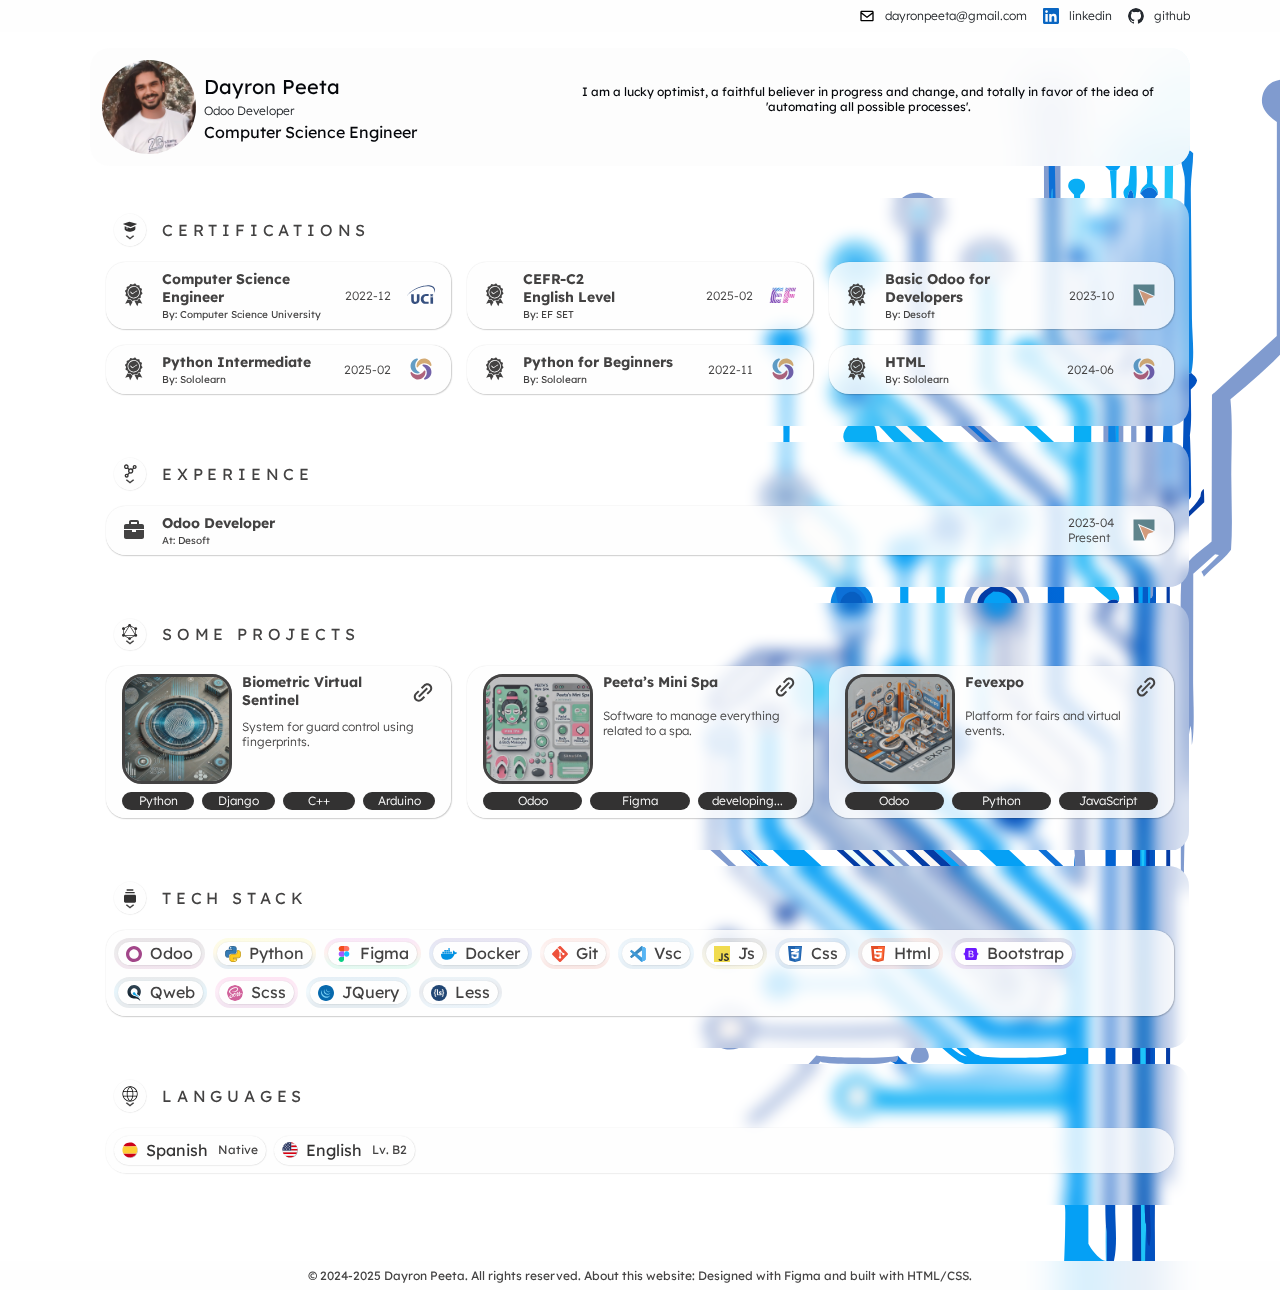
==== index.html @ e0b86e32 "logo colors" ====
<html>

<head>
    <meta charset="utf-8">
    <meta name="viewport" content="width=device-width, initial-scale=1.0">
    <title>Dayron Peeta Portfolio</title>
    <link rel="stylesheet" href="./styles.css">
    <link rel="shortcut icon" href="./statics/icons/briefcase.svg" type="image/x-icon">

    <!-- FONT -->
    <link rel="preconnect" href="https://fonts.googleapis.com">
    <link rel="preconnect" href="https://fonts.gstatic.com" crossorigin>
    <link href="https://fonts.googleapis.com/css2?family=Lexend:wght@100..900&display=swap" rel="stylesheet">

    <!-- BOOTSTRAP -->
    <link href="https://stackpath.bootstrapcdn.com/bootstrap/4.5.2/css/bootstrap.min.css" rel="stylesheet">

</head>

<body>

    <header class="main">
        <img class="background-vector" src="./statics/background_vector.svg" alt="background-vector">
        <div class="contacts">
            <div class="contacts_f1">
                <a href="mailto:dayronpeeta@gmail.com" target="_blank" rel="noopener noreferrer" class="contact"><img
                        class="contact-icon" src="./statics/icons/envelope.svg" alt="email-contact-icon">
                    <div class="contact-text m-light">dayronpeeta@gmail.com</div>
                </a>
                <a href="https://www.linkedin.com/in/dayron-peeta/" target="_blank" rel="noopener noreferrer"
                    class="contact"><img class="contact-icon" src="./statics/icons/linkedin.svg"
                        alt="linkedin-contact-icon">
                    <div class="contact-text m-light">linkedin</div>
                </a>
                <a href="https://github.com/dayron-peeta" target="_blank" rel="noopener noreferrer" class="contact"><img
                        class="contact-icon" src="./statics/icons/github.svg" alt="github-contact-icon">
                    <div class="contact-text m-light">github</div>
                </a>
            </div>
        </div>
        <div class="header-device container-fluid">
            <div class="about-me">
                <div class="f1">
                    <img class="picture" src="./statics/IMG_0892.JPG" alt="about-me__img">
                    <div class="f2">
                        <div class="name xxl-reg">Dayron Peeta</div>
                        <div class="role m-light">Odoo Developer</div>
                        <div class="name xl-reg">Computer Science Engineer</div>
                    </div>
                </div>
                <div class="description">
                    <p class="text m-reg">I am a lucky optimist, a faithful
                        believer in progress and change, and totally in favor of the idea of 'automating all possible
                        processes'.</p>
                </div>
            </div>
        </div>
        

        <!-- voy revisando por aquí -->
        <div class="container-fluid  pb-3 pt-3 sections ">
            <!-- CERTIFICATIONS -->
            <div class="row">
                <div class="col-12 cards-container blurry-frame">
                    <div class="section_header">
                        <div class="f2">
                            <img class="icon" src="./statics/icons/certifications.svg" alt="icon"><img class="chevron"
                                src="./statics/icons/chevron.svg" alt="chevron">
                        </div>
                        <div class="section__title section-name">
                            CERTIFICATIONS
                        </div>
                    </div>
                    <!-- CERTIFICATIONS CARDS -->
                    <!-- <a href="https://drive.google.com/file/d/1lG7zXW3t8CspYtOvh8Ped1zb114NsvCU/view?usp=sharing" target="_blank" rel="noopener noreferrer" class="section__card-N section__card "> 
                        <div class=" card__certification">
                            <div class=" certification__institution">
                                <img class="certification__institution-icon" src="./statics/icons/uci.svg"
                                    alt="certification__institution-icon">
                                <div class="certification__institution-name l-reg">Computer Science
                                    University</div>
                            </div>
                            <div class="certification__degree"><img class="certification__degree-icon"
                                    src="./statics/icons/degree.svg" alt="certification__degree-icon">
                                <div class="certification__degree-text l-bold">
                                    Computer
                                    Science Engineer</div>
                                <div class="certification__degree-date m-light">
                                    2022-12
                                </div>
                            </div>
                        </div>
                    </a> -->
                    <a href="https://drive.google.com/file/d/1lG7zXW3t8CspYtOvh8Ped1zb114NsvCU/view?usp=sharing"
                        target="_blank" rel="noopener noreferrer" class="section__card-N section__card ">
                        <div class="card__experience-nDjm12">
                            <div class="certification"><img class="certification__degree-icon"
                                    src="./statics/icons/degree.svg" alt="certification__degree-icon">
                                <div class="card-f1">
                                    <div class="certification__degree-text l-bold">Computer Science Engineer</div>
                                    <div class="certification__company-name-xU1IDg s-light">By: Computer Science
                                        University</div>
                                </div>
                                <div class="certification__degree-date m-light">2022-12</div>
                                <img class="icons-faded icon" src="./statics/icons/uci.svg"
                                    alt="certification__institution-icon">
                            </div>
                        </div>
                    </a>
                    <a href="https://cert.efset.org/en/ERZgQK" target="_blank"
                        rel="noopener noreferrer" class="section__card-N section__card ">
                        <div class="card__experience-nDjm12">
                            <div class="certification"><img class="certification__degree-icon"
                                    src="./statics/icons/degree.svg" alt="certification__degree-icon">
                                <div class="card-f1">
                                    <div class="certification__degree-text l-bold">CEFR-C2 <br> English Level</div>
                                    <div class="certification__company-name-xU1IDg s-light">By: EF SET</div>
                                </div>
                                <div class="certification__degree-date m-light">2025-02</div>
                                <img class="icons-faded icon" src="./statics/icons/efset.svg"
                                    alt="certification__institution-icon">
                            </div>
                        </div>
                    </a>

                    <!-- <a href="https://drive.google.com/file/d/1ZCry2_N-KEkHlx_jKLcHVP1P8i6pT5eE/view?usp=sharing" target="_blank" rel="noopener noreferrer" class="section__card-N section__card "> 
                        <div class="card__certification">
                            <div class="certification__institution"><img class="certification__institution-icon"
                                    src="./statics/icons/desoft_logo.svg" alt="certification__institution-icon">
                                <div class="certification__institution-name l-reg">Desoft</div>
                            </div>
                            <div class="certification__degree" ;1321:7858">
                                <img class="certification__degree-icon" src="./statics/icons/degree.svg"
                                    alt="certification__degree-icon">
                                <div class="certification__degree-text l-bold">
                                    Basic
                                    Odoo for Developers</div>
                                <div class="certification__degree-date m-light">
                                    2023-10
                                </div>
                            </div>
                        </div>
                    </a> -->
                    <a href="https://drive.google.com/file/d/1ZCry2_N-KEkHlx_jKLcHVP1P8i6pT5eE/view?usp=sharing"
                        target="_blank" rel="noopener noreferrer" class="section__card-N section__card ">
                        <div class="card__experience-nDjm12">
                            <div class="certification"><img class="certification__degree-icon"
                                    src="./statics/icons/degree.svg" alt="certification__degree-icon">
                                <div class="card-f1">
                                    <div class="certification__degree-text l-bold">Basic Odoo for Developers</div>
                                    <div class="certification__company-name-xU1IDg s-light">By: Desoft</div>
                                </div>
                                <div class="certification__degree-date m-light">2023-10</div>
                                <img class="icons-faded icon" src="./statics/icons/desoft_logo.svg"
                                    alt="certification__institution-icon">
                            </div>
                        </div>
                    </a>

                    <!-- <a href="https://www.sololearn.com/certificates/CT-ZWLZHTND" target="_blank" rel="noopener noreferrer" class="section__card-N section__card">
                        <div class="card__certification">
                            <div class="certification__institution">
                                <img class="certification__institution-icon" src="./statics/icons/sololearn.svg"
                                    alt="certification__institution-icon">
                                <div class="certification__institution-name l-reg">Sololearn</div>
                            </div>
                            <div class="certification__degree">
                                <img class="certification__degree-icon" src="./statics/icons/degree.svg"
                                    alt="certification__degree-icon">
                                <div class="certification__degree-text l-bold">
                                    Python
                                    for
                                    Beginners</div>
                                <div class="certification__degree-date-XejEPL certification__degree-date m-light">
                                    2022-11
                                </div>
                            </div>
                        </div>
                    </a> -->
                    <a href="https://www.sololearn.com/certificates/CC-ZLMPJXRT" target="_blank"
                        rel="noopener noreferrer" class="section__card-N section__card ">
                        <div class="card__experience-nDjm12">
                            <div class="certification"><img class="certification__degree-icon"
                                    src="./statics/icons/degree.svg" alt="certification__degree-icon">
                                <div class="card-f1">
                                    <div class="certification__degree-text l-bold">Python Intermediate</div>
                                    <div class="certification__company-name-xU1IDg s-light">By: Sololearn</div>
                                </div>
                                <div class="certification__degree-date m-light">2025-02</div>
                                <img class="icons-faded icon" src="./statics/icons/sololearn.svg"
                                    alt="certification__institution-icon">
                            </div>
                        </div>
                    </a>
                    <a href="https://www.sololearn.com/certificates/CT-ZWLZHTND" target="_blank"
                        rel="noopener noreferrer" class="section__card-N section__card ">
                        <div class="card__experience-nDjm12">
                            <div class="certification"><img class="certification__degree-icon"
                                    src="./statics/icons/degree.svg" alt="certification__degree-icon">
                                <div class="card-f1">
                                    <div class="certification__degree-text l-bold">Python for Beginners</div>
                                    <div class="certification__company-name-xU1IDg s-light">By: Sololearn</div>
                                </div>
                                <div class="certification__degree-date m-light">2022-11</div>
                                <img class="icons-faded icon" src="./statics/icons/sololearn.svg"
                                    alt="certification__institution-icon">
                            </div>
                        </div>
                    </a>

                    <!-- <a href="https://www.sololearn.com/certificates/CC-HUJLGX0V" target="_blank" rel="noopener noreferrer" class="section__card-N section__card">
                        <div class="card__certification">
                            <div class="certification__institution">
                                <img class="certification__institution-icon" src="./statics/icons/sololearn.svg"
                                    alt="certification__institution-icon">
                                <div class="certification__institution-name l-reg">Sololearn</div>
                            </div>
                            <div class="card__degree-0gnyH1">
                                <img class="certification__degree-icon" src="./statics/icons/degree.svg"
                                    alt="certification__degree-icon">
                                <div class="certification__degree-text l-bold">HTML
                                </div>
                                <div class="certification__degree-date m-light">
                                    2024-06
                                </div>
                            </div>
                        </div>
                    </a> -->
                    <a href="https://www.sololearn.com/certificates/CC-HUJLGX0V" target="_blank"
                        rel="noopener noreferrer" class="section__card-N section__card ">
                        <div class="card__experience-nDjm12">
                            <div class="certification"><img class="certification__degree-icon"
                                    src="./statics/icons/degree.svg" alt="certification__degree-icon">
                                <div class="card-f1">
                                    <div class="certification__degree-text l-bold">HTML</div>
                                    <div class="certification__company-name-xU1IDg s-light">By: Sololearn</div>
                                </div>
                                <div class="certification__degree-date m-light">2024-06</div>
                                <img class="icons-faded icon" src="./statics/icons/sololearn.svg"
                                    alt="certification__institution-icon">
                            </div>
                        </div>
                    </a>
                </div>

                <!-- EXPERIENCE -->
                <div class="col-12  cards-container blurry-frame">
                    <div class="section_header">
                        <div class="f2">
                            <img class="icon" src="./statics/icons/experience.svg" alt="icon"><img class="chevron"
                                src="./statics/icons/chevron.svg" alt="chevron">
                        </div>
                        <div class="section__title section-name">
                            EXPERIENCE
                        </div>
                    </div>
                    <!-- EXPERIENCE CARDS-->
                    <!-- <a href="https://www.desoft.cu/es" target="_blank" rel="noopener noreferrer" class="section__card-N section__card "> 
                        <div class="card__experience-nDjm12">
                            <div class="experience__company-zc9L1q"><img class="icons-xU1IDg icons"
                                    src="./statics/icons/desoft_logo.svg" alt="Icons">
                                <div class="certification__company-name-xU1IDg l-reg">Desoft</div>
                            </div>
                            <div class="certification__degree-zc9L1q"><img class="certification__degree-icon"
                                    src="./statics/icons/briefcase.svg" alt="certification__degree-icon">
                                <div class="certification__degree-text l-bold">Odoo
                                    Developer</div>
                                <div class="certification__degree-date m-light">2022 -
                                    Present</div>
                            </div>
                        </div>
                    </a> -->
                    <a href="https://www.desoft.cu/es" target="_blank" rel="noopener noreferrer"
                        class="section__card-N section__card ">
                        <div class="card__experience-nDjm12">

                            <div class="certification"><img class="certification__degree-icon"
                                    src="./statics/icons/briefcase.svg" alt="certification__degree-icon">
                                <div class="card-f1">
                                    <div class="certification__degree-text l-bold">Odoo
                                        Developer</div>
                                    <div class="certification__company-name-xU1IDg s-light">At: Desoft</div>
                                </div>
                                <div class="certification__degree-date m-light">2023-04<br>Present</div>
                                <img class="icons-faded icons" src="./statics/icons/desoft_logo.svg" alt="Icons">
                            </div>
                        </div>
                    </a>
                    <!-- <a href="https://www.merchise.org/" target="_blank" rel="noopener noreferrer"
                        class="section__card-N section__card ">
                        <div class="card__experience-nDjm12">

                            <div class="certification"><img class="certification__degree-icon"
                                    src="./statics/icons/briefcase.svg" alt="certification__degree-icon">
                                <div class="card-f1">
                                    <div class="certification__degree-text l-bold">Odoo
                                        Developer</div>
                                    <div class="certification__company-name-xU1IDg s-light">At: Merchise Autrement</div>
                                </div>
                                <div class="certification__degree-date m-light">2024-11<br>Present</div>
                                <img class="icons-faded icons" src="./statics/icons/merchise-autrement.svg" alt="Icons">
                            </div>
                        </div>
                    </a> -->
                </div>
            </div>
            <div class="row ">
                <!-- SOME PROJECTS -->
                <div class=" col-12 cards-container blurry-frame">
                    <div class="section_header">
                        <div class="f2">
                            <img class="icon" src="./statics/icons/projects.svg" alt="icon"><img class="chevron"
                                src="./statics/icons/chevron.svg" alt="chevron">
                        </div>
                        <div class="section__title section-name">
                            SOME PROJECTS
                        </div>
                    </div>
                    <!-- PROJECTS CARDS-->
                    <a href="https://drive.google.com/file/d/1SdOMWIAUr6D1OM9RgpXxX7VEAqn49b45/view?usp=sharing"
                        target="_blank" rel="noopener noreferrer" class="section__card-N section__card">
                        <div class="card__project">
                            <div class="project__f1">
                                <div class="project__image--frame">
                                    <div class="project__image--overlay"></div>
                                    <img class="project__image"
                                        src="./statics/Biometric Fingerprints Virtual Centinel .webp"
                                        alt="project__image">
                                </div>
                                <div class="project__f2">
                                    <div class="project__f3">
                                        <div class="project__name valign-text-middle l-bold">Biometric Virtual
                                            Sentinel</div><img class="project__button" src="./statics/icons/link.svg"
                                            alt="project__button">
                                    </div>
                                    <p class="project__description m-light">System for guard
                                        control using fingerprints.</p>
                                </div>
                            </div>
                            <div class="project__techs">
                                <article class="project__tech">
                                    <div class="project__tech-text m-light">Python
                                    </div>
                                </article>
                                <article class="project__tech">
                                    <div class="project__tech-text m-light">Django
                                    </div>
                                </article>
                                <article class="project__tech">
                                    <div class="project__tech-text m-light">C++</div>
                                </article>
                                <article class="project__tech">
                                    <div class="project__tech-text m-light">Arduino
                                    </div>
                                </article>
                            </div>
                        </div>
                    </a>
                    <a href="https://www.figma.com/design/AoOLqJpUv7GAkFMlvdRjhe/Peetas-Mini-Spa?node-id=1-2&t=gaSDwWmJ23ni84Nd-1"
                        target="_blank" rel="noopener noreferrer" class="section__card-N section__card">
                        <div class="card__project">
                            <div class="project__f1">
                                <div class="project__image--frame">
                                    <div class="project__image--overlay"></div>
                                    <img class="project__image" src="./statics/Peeta's Mini Spa.webp"
                                        alt="project__image">
                                </div>
                                <div class="project__f2">
                                    <div class="project__f3">
                                        <div class="project__name valign-text-middle l-bold">Peeta’s Mini Spa
                                        </div><img class="project__button" src="./statics/icons/link.svg"
                                            alt="project__button">
                                    </div>
                                    <p class="project__description m-light">Software to manage
                                        everything related to a spa.</p>
                                </div>
                            </div>
                            <div class="project__techs">
                                <article class="project__tech">
                                    <div class="project__tech-text m-light">Odoo
                                    </div>
                                </article>
                                <article class="project__tech">
                                    <div class="project__tech-text m-light">Figma
                                    </div>
                                </article>
                                <article class="project__tech">
                                    <div class="project__tech-text m-light">
                                        developing...</div>
                                </article>
                            </div>
                        </div>
                    </a>
                    <a href="https://www.fevexpo.cu/" target="_blank" rel="noopener noreferrer"
                        class="section__card-N section__card">
                        <div class="card__project">
                            <div class="project__f1">
                                <div class="project__image--frame">
                                    <div class="project__image--overlay"></div>
                                    <img class="project__image" src="./statics/Fevexpo-proj.webp" alt="project__image">
                                </div>
                                <div class="project__f2">
                                    <div class="project__f3">
                                        <div class="project__name valign-text-middle l-bold">Fevexpo</div><img
                                            class="project__button" src="./statics/icons/link.svg"
                                            alt="project__button">
                                    </div>
                                    <p class="project__description m-light">Platform for fairs
                                        and virtual events.</p>
                                </div>
                            </div>
                            <div class="project__techs">
                                <article class="project__tech">
                                    <div class="project__tech-text m-light">Odoo
                                    </div>
                                </article>
                                <article class="project__tech">
                                    <div class="project__tech-text m-light">Python
                                    </div>
                                </article>
                                <article class="project__tech">
                                    <div class="project__tech-text m-light">JavaScript
                                    </div>
                                </article>
                            </div>
                        </div>
                    </a>
                </div>
            </div>
            <div class="row ">
                <!-- TECH STACK -->
                <div class=" col-12 cards-container blurry-frame ">
                    <div class="section_header">
                        <div class="f2">
                            <img class="icon" src="./statics/icons/stack.svg" alt="icon"><img class="chevron"
                                src="./statics/icons/chevron.svg" alt="chevron">
                        </div>
                        <div class="section__title section-name">
                            TECH STACK
                        </div>
                    </div>
                    <!-- TECH STACK CARDS-->
                    <a href=" https://www.icloud.com/notes/08b4sjB5oaNlvZpmJ3zYFR8mQ" target="_blank"
                        rel="noopener noreferrer" class="section__card-Techs section__card ">
                        <article class="tech-odoo tech">
                            <div class="tech__back">
                                <div class="tech__f1">
                                    <img class="icon" src="./statics/icons/odoo.svg" alt="Icons">
                                    <div class="tech__name xl-reg">Odoo
                                    </div>
                                </div>
                            </div>
                        </article>
                        <article class="tech-python tech">
                            <div class="tech__back">
                                <div class="tech__f1">
                                    <img class="icon" src="./statics/icons/Python.svg" alt="tech__icon">
                                    <div class="tech__name xl-reg">Python
                                    </div>
                                </div>
                            </div>
                        </article>
                        <article class="tech-figma tech">
                            <div class="tech__back">
                                <div class="tech__f1">
                                    <img class="icon" src="./statics/icons/Figma.svg" alt="Icons">
                                    <div class="tech__name xl-reg">Figma
                                    </div>
                                </div>
                            </div>
                        </article>
                        <article class="tech-docker tech">
                            <div class="tech__back">
                                <div class="tech__f1">
                                    <img class="icon" src="./statics/icons/Docker.svg" alt="Icons">
                                    <div class="tech__name xl-reg">Docker
                                    </div>
                                </div>
                            </div>
                        </article>
                        <article class="tech-git tech">
                            <div class="tech__back">
                                <div class="tech__f1">
                                    <img class="icon" src="./statics/icons/git.svg" alt="Icons">
                                    <div class="tech__name xl-reg">Git
                                    </div>
                                </div>
                            </div>
                        </article>
                        <article class="tech-vsc tech">
                            <div class="tech__back">
                                <div class="tech__f1">
                                    <img class="icon" src="./statics/icons/vsc.svg" alt="Icons">
                                    <div class="tech__name xl-reg">Vsc
                                    </div>
                                </div>
                            </div>
                        </article>
                        <article class="tech-js tech">
                            <div class="tech__back">
                                <div class="tech__f1">
                                    <img class="icon" src="./statics/icons/JS.svg" alt="Icons">
                                    <div class="tech__name xl-reg">Js
                                    </div>
                                </div>
                            </div>
                        </article>
                        <article class="tech-css tech">
                            <div class="tech__back">
                                <div class="tech__f1">
                                    <img class="icon" src="./statics/icons/CSS.svg" alt="Icons">
                                    <div class="tech__name xl-reg">Css
                                    </div>
                                </div>
                            </div>
                        </article>
                        <article class="tech-html tech">
                            <div class="tech__back">
                                <div class="tech__f1">
                                    <img class="icon" src="./statics/icons/HTML.svg" alt="Icons">
                                    <div class="tech__name xl-reg">Html
                                    </div>
                                </div>
                            </div>
                        </article>
                        <article class="tech-bootstrap tech">
                            <div class="tech__back">
                                <div class="tech__f1">
                                    <img class="icon" src="./statics/icons/bootstrap.svg" alt="Icons">
                                    <div class="tech__name xl-reg">Bootstrap
                                    </div>
                                </div>
                            </div>
                        </article>
                        <article class="tech-qweb tech">
                            <div class="tech__back">
                                <div class="tech__f1">
                                    <img class="icon" src="./statics/icons/qWeb.svg" alt="Icons">
                                    <div class="tech__name xl-reg"> Qweb
                                    </div>
                                </div>
                            </div>
                        </article>
                        <article class="tech-scss tech">
                            <div class="tech__back">
                                <div class="tech__f1">
                                    <img class="icon" src="./statics/icons/Sass.svg" alt="Icons">
                                    <div class="tech__name xl-reg">Scss
                                    </div>
                                </div>
                            </div>
                        </article>
                        <article class="tech-jquery tech">
                            <div class="tech__back">
                                <div class="tech__f1">
                                    <img class="icon" src="./statics/icons/jQuery.svg" alt="Icons">
                                    <div class="tech__name xl-reg">JQuery
                                    </div>
                                </div>
                            </div>
                        </article>
                        <article class="tech-less tech">
                            <div class="tech__back">
                                <div class="tech__f1">
                                    <img class="icon" src="./statics/icons/less.svg" alt="Icons">
                                    <div class="tech__name xl-reg">Less
                                    </div>
                                </div>
                            </div>
                        </article>
                    </a>
                </div>
            </div>
            <div class="row">
                <!-- LANGUAGES -->
                <div class=" col-12 cards-container blurry-frame">
                    <div class="section_header">
                        <div class="f2">
                            <img class="icon" src="./statics/icons/language.svg" alt="icon"><img class="chevron"
                                src="./statics/icons/chevron.svg" alt="chevron">
                        </div>
                        <div class="section__title section-name">
                            LANGUAGES
                        </div>
                    </div>
                    <!-- LANGUAGE CARDS-->
                    <a target="_blank" rel="noopener noreferrer" class="section__card-Techs section__card ">

                        <article class="language__back">
                            <div class="language__f1">
                                <img class="icon" src="./statics/icons/spanish-language-flag.svg" alt="Icons">
                                <div class="language__name xl-reg">Spanish
                                </div>
                            </div>
                            <div class="language__f2">
                                <div class="language__level m-reg">Native</div>
                            </div>
                        </article>
                        <article class="language__back">
                            <div class="language__f1">
                                <img class="icon" src="./statics/icons/english-language-flag.svg" alt="Icons">
                                <div class="language__name xl-reg">English
                                </div>
                            </div>
                            <div class="language__f2">
                                <div class="language__level m-reg">Lv. B2</div>
                            </div>
                        </article>
                    </a>
                </div>
            </div>
        </div>

    </header>
    <footer class="footer">
        <p class="footer__text m-reg"><span class="span0-tCK2lO m-reg">© 2024-2025
                Dayron Peeta. All rights reserved.</span><span class="span1-tCK2lO"> About this website:
            </span><span class="span2-tCK2lO m-reg">Designed with Figma and built with HTML/CSS.</span>
        </p>
    </footer>

    <!-- BOOTSTRAP -->
    <script src="https://code.jquery.com/jquery-3.5.1.slim.min.js"></script>
    <script src="https://cdn.jsdelivr.net/npm/@popperjs/core@2.9.3/dist/umd/popper.min.js"></script>
    <script src="https://stackpath.bootstrapcdn.com/bootstrap/4.5.2/js/bootstrap.min.js"></script>

</body>

</html>
---- styles.css ----
* {
          box-sizing: border-box;
        }

        :root {
          /* COLORS */
          --basics-dark_grey: #434242;
          --basics-white2: #f2f3fa;
          --basics-black: #05070b;
          --basics-white: #fefefe;
          --basics-ultra_dark_grey: #333232;
          --basics-wite_m: #f4f2f2;

          --transparent-dark_grey25: rgba(67 66 66 / 0.25);
          --transparent-black1: rgba(0 0 0 / 0.01);
          --transparent-black80: rgba(0 0 0 / 0.8);
          --transparent-white2: rgba(255 255 255 / 0.02);
          --transparent-black20: rgba(0 0 0 / 0.2);
          --transparent-black30: rgba(0 0 0 / 0.1);
          --transparent-white80: rgba(254 254 254 / 0.8);
          --transparent-dark_blue98: rgba(1 5 20 / 0.98);

          /* SHADOWS */
          --shadow_black30: 1px 2px 2px 0px var(--transparent-black30);

          /* GLASS EFFECT BLUR*/
          --glas8: blur(8px) brightness(100%);
          --glas18: blur(18px) brightness(100%);
          --glas22: blur(22px) brightness(100%);

          /* GLASS EFFECT SHADOW*/
          --glass18-shadow: 0.2px 0.2px 1.2px 0px var(--transparent-black20);

          /* TEXT_TYPE */
          --font-family-lexend: "Lexend", Helvetica;

          --font-style-normal: normal;

          --font-size-s: 10px;
          --font-size-m: 12px;
          --font-size-l: 14px;
          --font-size-xl: 16px;
          --font-size-xxl: 20px;

          --font-size-m-rem: 0.75rem;
          --font-size-l-rem: 0.875rem;
          --font-size-xl-rem: 1rem;
          --font-size-xxl-rem: 1.25rem;

          --font-weight-light: 300;
          --font-weight-reg: 400;
          --font-weight-bold: 700;
        }

        .xxl-reg {
          font-family: var(--font-family-lexend);
          font-size: var(--font-size-xxl);
          font-style: var(--font-style-normal);
          font-weight: var(--font-weight-reg);
        }

        .xl-reg {
          font-family: var(--font-family-lexend);
          font-size: var(--font-size-xl);
          font-style: var(--font-style-normal);
          font-weight: var(--font-weight-reg);
        }

        .l-bold {
          font-family: var(--font-family-lexend);
          font-size: var(--font-size-l);
          font-style: var(--font-style-normal);
          font-weight: var(--font-weight-bold);
        }

        .l-reg {
          font-family: var(--font-family-lexend);
          font-size: var(--font-size-l);
          font-style: var(--font-style-normal);
          font-weight: var(--font-weight-reg);
        }

        .m-reg {
          font-family: var(--font-family-lexend);
          font-size: var(--font-size-m);
          font-style: var(--font-style-normal);
          font-weight: var(--font-weight-reg);
        }

        .m-light {
          font-family: var(--font-family-lexend);
          font-size: var(--font-size-m);
          font-style: var(--font-style-normal);
          font-weight: var(--font-weight-light);
        }
        
        .s-light {
          font-family: var(--font-family-lexend);
          font-size: var(--font-size-s);
          font-style: var(--font-style-normal);
          font-weight: var(--font-weight-light);
        }
        .section-name {
          font-family: var(--font-family-lexend);
          font-size: var(--font-size-xl);
          font-style: var(--font-style-normal);
          font-weight: var(--font-weight-reg);
          letter-spacing: 4.8px;
        }

        body {
          margin: 0px;
          background: var(--basics-white);
          overflow-x: hidden;
          font-family: var(--font-family-lexend);
        }

        /* general */
        .main {
          align-items: center;
          background-color: transparent;
          display: flex;
          flex-direction: column;
          gap: 16px;
          justify-content: center;
          max-width: 786px;
          min-width: 100%;
          overflow: hidden;
          overflow-x: hidden;
          padding: 48px 16px 24px 16px;
          position: relative;
          top: 0px;
          left: 0px;
        }

        /* BACKGROUND-VECTOR  */
        .main .background-vector {
          background-color: transparent;
          height: 1632px;
          left: 705px;
          position: fixed;
          top: -310px;
          width: 605px;
          z-index: -20;
          /* transform: rotate(45deg); */
        }

        /* HEADER */ 
        .main .header-device {
          -webkit-backdrop-filter: blur(22px) brightness(100%);
          align-items: center;
          backdrop-filter: blur(22px) brightness(100%);
          background-color: #fdfdfdcc;
          border-radius: 20px;
          display: flex;
          flex-direction: column;
          gap: 12px;
          justify-content: center;
          max-width: 1100px;
          min-width: 340px;
          padding: 4px 12px;  
          width: 100%;        
        }

        .header-device .about-me {
          align-items: center;
          align-self: stretch;
          background-color: transparent;
          display: flex;
          flex: 0 0 auto;
          flex-wrap: wrap;
          gap: 0px 32px;
          justify-content: space-between;
          position: relative;
          width: 100%;
        }

        .about-me .f1 {
          align-items: center;
          background-color: transparent;
          display: inline-flex;
          flex: 0 0 auto;
          gap: 8px;
          height: 110px;
          margin-right: -10.00px;
          min-width: 164px;
          padding: 0px 16px 0px 0px;
          position: relative;
        }

        .about-me .f1 .picture {
          background-color: transparent;
          position: relative;
          width: 94px;
          height: 94px;
          object-fit: cover;
          border-radius: 50px;
        }

        .about-me .f2 {
          align-items: flex-start;
          align-self: stretch;
          background-color: transparent;
          display: inline-flex;
          flex: 0 0 auto;
          flex-direction: column;
          gap: 4px;
          justify-content: flex-end;
          min-width: 164px;
          padding: 20px 0px;
          position: relative;
        }

        .about-me .f2 .name {
          background-color: transparent;
          color: var(--basics-black);         
          line-height: normal;
          position: relative;
          text-align: left;
          width: fit-content;
        }

        .about-me .f2 .role {
          background-color: transparent;
          color: var(--cape-cod);
          line-height: normal;
          position: relative;
          text-align: left;
          width: fit-content;
        }


        .about-me .description {
          align-items: center;
          background-color: transparent;
          display: flex;
          flex: 1;
          flex-grow: 1;
          gap: 10px;
          justify-content: center;
          max-width: 620px;
          min-width: 260px;
          padding: 20px 0px;
          position: relative;
        }

        .about-me .description .text {
          background-color: transparent;
          color: var(--basics-black);
          flex: 1;
          font-style: normal;
          font-weight: 400;
          line-height: normal;
          margin-top: -1.00px;
          position: relative;
          text-align: center;
        }

        .contacts {
          align-items: center;
          align-self: stretch;
          background-color: transparent;
          display: flex;
          height: 16px;
          justify-content: center;
          position: relative;
          width: 100%;
          padding: 16px 32px;
          position: fixed; /* Fija el div en la pantalla */
          top: 0; /* Lo coloca en la parte superior */
          left: 0; /* Lo alinea a la izquierda */
          z-index: 100; /* Asegura que esté por encima de otros elementos */
          -webkit-backdrop-filter: var(--glas22);
          backdrop-filter: var(--glas22);
          background-color: var(--transparent-white80);
          margin: 0px auto;
        }

        .contacts_f1{
          display: flex;
          gap: 16px;
          max-width: 1100px;
          justify-content: flex-end;
          width: 100%;
        }

        .contact {
          align-items: center;
          background-color: transparent;
          display: inline-flex;
          flex: 0 0 auto;
          gap: 10px;
          justify-content: center;
          position: relative;
          color: var(--cape-cod);
        }

        .contact-icon {
          background-color: transparent;
          height: 16px;
          position: relative;
          width: 16px;
        }

        .contact-text {
          background-color: transparent;
          color: var(--cape-cod);
          font-style: normal;
          font-weight: 300;
          line-height: normal;
          margin-top: -0.50px;
          position: relative;
          text-align: left;
          width: fit-content;
        }

        /* ***************************SECTIONS******************************* */
        .main .sections {
          max-width: 1100px;
          min-width: 330px;
          padding: 16px;
          position: relative;
          width: 100%;
        }
        
         .blurry-frame {
          -webkit-backdrop-filter: var(--glas8);
          backdrop-filter: var(--glas8);
          background-color: var(--transparent-white2);
          border-radius: 20px;
          padding: 16px 16px 32px 16px ;
        }

        .cards-container {
          display: flex;
          flex-wrap: wrap;
          gap: 16px;
          margin-bottom: 16px;
          justify-content: flex-start;
          align-items: center;
          height: fit-content;
        }

        .main .section_header {
          align-items: center;
          align-self: stretch;
          background-color: transparent;
          border-radius: 20px 20px 17px 17px;
          display: flex;
          flex: 0 0 auto;
          gap: 16px;
          justify-content: flex-start;
          padding: 0px 0px 0px 8px;
          position: relative;
          width: 100%;
          height: fit-content;
        }

        .main .section_header .f2 {
          -webkit-backdrop-filter: var(--glas18);
          align-items: center;
          backdrop-filter: var(--glas18);
          background-color: var(--transparent-white80);
          border-radius: 20px;
          box-shadow: var(--glass18-shadow);
          display: inline-flex;
          flex: 0 0 auto;
          flex-direction: column;
          justify-content: center;
          padding: 5.400000095367432px 8px;
          position: relative;
        }

        .main .section_header .f2 .icon {
          background-color: transparent;
          height: 16px;
          position: relative;
          width: 16px;
        }

        .main .section_header .f2 .chevron {
          background-color: transparent;
          height: 5px;
          position: relative;
          width: 9.5px;
        }

        .main .section__title {
          background-color: transparent;
          color: var(--basics-dark_grey);
          font-style: normal;
          font-weight: 400;
          line-height: normal;
          position: relative;
          text-align: center;
          width: fit-content;
        }

        .main .section__card {
          -webkit-backdrop-filter: var(--glas18);
          backdrop-filter: var(--glas18);
          background-color: var(--transparent-white80);
          border-radius: 20px;
          box-shadow: var(--glass18-shadow);
          display: flex;
          gap: 8px;
          min-width: 296px;
          padding: 8px;
          position: relative;
          /* text-decoration: none; */
        }

        .main .language__back {
          -webkit-backdrop-filter: var(--glas18);
          align-items: center;
          backdrop-filter: var(--glas18);
          background-color: var(--basics-white);
          border-radius: 30px;
          box-shadow: var(--glass18-shadow);
          display: inline-flex;
          flex: 0 0 auto;
          flex-direction: row;
          justify-content: center;
          padding: 0px;
          position: relative;
        }

        .language__f1{
          display: flex;
          flex-direction: row;
          gap: 8px;
          padding: 2px 8px;
          width: fit-content;
          height: fit-content;
          align-items: center;
          border-radius: 30px;
        }

        .language__f1 .icon {
          height: 16px;
          width: 16px;
        }

        .language__name{
        color: var(--basics-ultra_dark_grey);
        height: 25px;
        }

        .language__f2{
          padding: 0 8px 0 2px;
          width: fit-content;
          height: fit-content;
        }
        
        .language__level{
        color: var(--basics-dark_grey);
        }

        /* //TOOD */
        /* voy revisando por aquí */

        .main .section-certifications {
          /* min-width: 638px; */
        }

        .main .section_body-certifications {
          display: block;

        }

        .main .certifications__f1 {
          display: flex;
          align-items: flex-start;
          flex-wrap: wrap;
          gap: 16px 16px;
          justify-content: center;
          min-width: 296px;
          flex-grow: 1;
        }

        .main .section__card-N {
          align-items: flex-start;
          flex: 1;
          flex-grow: 1;
        }

        .main .certification__degree-date-XejEPL {
          margin-top: -1.00px;
        }

        .main .card__degree-0gnyH1 {
          align-items: center;
          align-self: stretch;
          background-color: transparent;
          display: flex;
          flex: 0 0 auto;
          gap: 16px;
          justify-content: center;
          padding: 0px 3px;
          position: relative;
          width: 100%;
        }

        .main .section-experience {
          min-width: 304px;
        }

        .main .section_body-lAscOp {
          align-items: flex-start;
          flex-wrap: wrap;
          gap: 16px 16px;
          justify-content: center;
        }

        .main .card__experience-nDjm12 {
          align-items: center;
          align-self: stretch;
          background-color: transparent;
          display: flex;
          flex: 0 0 auto;
          flex-direction: column;
          gap: 8px;
          padding: 0px 8px;
          position: relative;
          width: 100%;
        }

        .main .experience__company-zc9L1q {
          align-items: center;
          align-self: stretch;
          background-color: transparent;
          display: flex;
          flex: 0 0 auto;
          gap: 18px;
          position: relative;
          width: 100%;
        }

        .main .icons-xU1IDg {
          height: 28px;
          width: 28px;
        }

        .main .certification__company-name-xU1IDg {
          background-color: transparent;
          color: var(--basics-dark_grey);
          font-style: normal;
          font-weight: 400;
          line-height: normal;
          position: relative;
          text-align: left;
          width: fit-content;
        }

        .main .certification__degree-zc9L1q {
          align-items: center;
          align-self: stretch;
          background-color: transparent;
          display: flex;
          flex: 0 0 auto;
          gap: 16px;
          justify-content: center;
          padding: 0px 3px;
          position: relative;
          width: 100%;
        }

        .main .certification {
          align-items: center;
          align-self: stretch;
          background-color: transparent;
          display: flex;
          flex: 0 0 auto;
          gap: 16px;
          justify-content: center;
          position: relative;
          width: 100%;
        }

        .main .section-PSojmK {
          max-width: 1100px;
          min-width: 754px;
        }

        .main .section_body-dQDVSo {
          align-items: flex-start;
          flex-wrap: wrap;
          gap: 16px 16px;
          justify-content: center;
        }

        .main .section-QKH3sU {
          max-width: 1100px;
          min-width: 754px;
        }

        .main .section_body-jvfWA6 {
          align-items: center;
          flex-direction: column;
          gap: 16px;
        }

        /* TECH TOOL STACK  */

        .main .section__card-Techs {
          align-items: center;
          align-self: stretch;
          flex: 0 0 auto;
          width: 100%;
          display: flex;
          flex-wrap: wrap;
          gap: 8px;
          justify-content: flex-start;
          align-items: center;
          height: fit-content;
        }

        .tech .icon {
          height: 16px;
          width: 16px;
        }
        .main .tech-odoo {
          background: linear-gradient(180deg, rgba(46, 1, 34, 0.1), rgba(80, 68, 78, 0.1) 45.89996337890625%, rgba(129.62499797344208, 15.554993525147438, 98.62772047519684, 0.1) 90.12361764907837%);
        }
        .main .tech-python {
          background: linear-gradient(180deg, rgba(239, 235, 12, 0.1)  , rgba(255, 202.00000315904617, 29.000000171363354, 0.1) 45.89996337890625%, rgba(7.729325797408819, 82.75820642709732, 144.92499858140945, 0.1) 90.12361764907837%);
        }
        .main .tech-figma {
          background: linear-gradient(180deg, rgba(200, 26, 203, 0.1)  , rgba(255, 114.0000008046627, 98.00000175833702, 0.1) 45.89996337890625%, rgba(10.000000353902578, 207.00000286102295, 131.00000739097595, 0.1 ) 90.12361764907837%);
        }
        .main .tech-git {
          background: linear-gradient(180deg, rgba(238.00000101327896, 81.00000277161598, 59.00000028312206, 0.1)  , rgba(255, 171.79200410842896, 162.3499819636345, 0.1) 45.89996337890625%, rgba(206.12500101327896, 34.97599080204964, 10.993323102593422, 0.1) 90.12361764907837%);
        }
        .main .tech-vsc {
          background: linear-gradient(180deg, rgba(63.000000044703484, 139.0000069141388, 190.0000038743019, 0.1)  , rgba(86.00000247359276, 180.00000447034836, 244.0000006556511, 0.1) 45.89996337890625%, rgba(8.907992150634527, 103.52920666337013, 167.0250079035759, 0.1) 90.12361764907837%);
        }
        .main .tech-js {
          background: linear-gradient(180deg, rgba(50.000000819563866, 51.00000075995922, 48.000000938773155, 0.1)  , rgba(147, 132, 31, 0.1) 47.999998927116394%, rgba(203.57500344514847, 178.2608985900879, 9.500177074223757, 0.1) 100%);
        }
        .main .tech-css {
          background: linear-gradient(180deg, rgba(31.000000052154064, 98.00000175833702, 174.00000482797623, 0.1)  , rgba(52.000000700354576, 125.00000014901161, 198.00000339746475, 0.1) 45.89996337890625%, rgba(5.906410189345479, 68.25323715806007, 138.97501945495605, 0.1) 90.12361764907837%);
        }
        .main .tech-html {
          background: linear-gradient(180deg, rgba(228.0000016093254, 77.00000301003456, 38.0000015348196, 0.1)  , rgba(255, 108.00000116229057, 57.00000040233135, 0.1) 45.89996337890625%, rgba(228.0000016093254, 38.0000015348196, 38.0000015348196, 0.1) 90.12361764907837%);
        }
        .main .tech-qweb {
          background: linear-gradient(180deg, rgba(43.00000123679638, 63.000000044703484, 77.00000301003456, 0.1)  , rgba(16.000000946223736, 161.0000056028366, 225.00000178813934, 0.1) 45.89996337890625%, rgba(29.06432691961527, 67.7176558971405, 94.77501600980759, 0.1) 90.12361764907837%);
        }
        .main .tech-bootstrap {
          background: linear-gradient(180deg, rgba(43, 1, 66, 0.1)  , rgba(208, 120, 245, 0.1) 45.89996337890625%, rgba(133, 7, 168, 0.1) 90.12361764907837%);
        }
        .main .tech-jquery {
          background: linear-gradient(180deg, rgba(7.000000057742, 105.00000134110451, 173.00000488758087, 0.1)  , rgba(120.00000044703484, 207.00000286102295, 245.00000059604645, 0.1) 45.89996337890625%, rgba(4.9810197204351425, 75.55518373847008, 124.5250104367733, 0.1) 90.12361764907837%);
        }
        .main .tech-docker {
          background: linear-gradient(180deg, rgba(37, 2, 134, 0.1)  , rgba(10, 70, 190, 0.1) 45.89996337890625%, rgba(2, 65, 110, 0.1) 90.12361764907837%);
        }
        .main .tech-scss {
          background: linear-gradient(180deg, rgba(243, 5, 148, 0.1)  , rgba(242, 88, 188, 0.1) 45.89996337890625%, rgba(145, 4, 126, 0.1) 90.12361764907837%);
        }
        .main .tech-less {
          background: linear-gradient(180deg, rgba(77, 144, 186, 0.1)  , rgba(46, 65, 102, 0.1) 45.89996337890625%, rgba(69, 148, 205, 0.1) 90.12361764907837%);
        }
        

        /* FOOTER */
        .footer {
          -webkit-backdrop-filter: var(--glas22);
          align-items: center;
          align-self: center;
          backdrop-filter: var(--glas22);
          background-color: var(--transparent-white80);
          display: flex;
          flex: 0 0 auto;
          flex-direction: column;
          gap: 8px;
          justify-content: center;
          min-width: 304px;
          padding: 8px 16px;
          width: 100%;
        }

        .footer__text {
          align-self: stretch;
          background-color: transparent;
          color: var(--basics-dark_grey);
          font-style: normal;
          font-weight: 400;
          line-height: normal;
          margin: -1.00px;
          position: relative;
          text-align: center;
        }

        .main .span0-tCK2lO {
          font-style: normal;
        }

        .main .span1-tCK2lO {
          font-family: var(--font-family-lexend);
          font-size: var(--font-size-m);
          font-style: normal;
          font-weight: 600;
          letter-spacing: 0.00px;
        }

        .main .span2-tCK2lO {
          font-style: normal;
        }

        .main .about-me__contact {
          align-items: center;
          background-color: transparent;
          display: inline-flex;
          flex: 0 0 auto;
          gap: 10px;
          justify-content: center;
          position: relative;
        }

        .main .about-me__contact-icon {
          background-color: transparent;
          height: 16px;
          position: relative;
          width: 16px;
        }

        .main .about-me__contact-text {
          background-color: transparent;
          color: var(--basics-dark_grey);
          font-style: normal;
          font-weight: 300;
          line-height: normal;
          margin-top: -0.50px;
          position: relative;
          text-align: left;
          width: fit-content;
        }

        .card-f1{
        display: flex;
        flex-direction: column; 
        gap: 2px;
        flex: 1;
        }
        

        .main .card__certification {
          align-items: center;
          align-self: stretch;
          background-color: transparent;
          display: flex;
          flex: 0 0 auto;
          flex-direction: column;
          gap: 8px;
          justify-content: center;
          padding: 0px 8px;
          position: relative;
          width: 100%;
        }

        .main .card__project {
          align-items: center;
          align-self: stretch;
          background-color: transparent;
          display: flex;
          flex: 0 0 auto;
          flex-direction: column;
          gap: 8px;
          justify-content: center;
          padding: 0px 8px;
          position: relative;
          width: 100%;
        }

        .main .certification__degree {
          align-items: center;
          align-self: stretch;
          background-color: transparent;
          display: flex;
          flex: 0 0 auto;
          gap: 16px;
          justify-content: center;
          padding: 0px 3px;
          position: relative;
          width: 100%;
        }

        .main .certification__degree-date {
          background-color: transparent;
          color: var(--basics-dark_grey);
          font-style: normal;
          font-weight: 300;
          line-height: normal;
          position: relative;
          text-align: left;
          width: fit-content;
        }

        .main .certification__degree-icon {
          background-color: transparent;
          height: 24px;
          position: relative;
          width: 24px;
        }

        .main .certification__degree-text {
          background-color: transparent;
          color: var(--basics-dark_grey);
          flex: 1;
          font-style: normal;
          font-weight: 700;
          line-height: normal;
          position: relative;
          text-align: left;
        }

        .main .certification__degree-date {
          background-color: transparent;
          color: var(--basics-dark_grey);
          font-style: normal;
          font-weight: 300;
          line-height: normal;
          position: relative;
          text-align: left;
          width: fit-content;
        }

        .main .certification__degree-icon {
          background-color: transparent;
          height: 24px;
          position: relative;
          width: 24px;
        }

        .main .certification__degree-text {
          background-color: transparent;
          color: var(--basics-dark_grey);
          flex: 1;
          font-style: normal;
          font-weight: 700;
          line-height: normal;
          position: relative;
          text-align: left;
        }

        .main .certification__institution {
          align-items: center;
          align-self: stretch;
          background-color: transparent;
          display: flex;
          flex: 0 0 auto;
          gap: 18px;
          justify-content: center;
          position: relative;
          width: 100%;
        }

        .main .certification__institution-icon {
          background-color: transparent;
          height: 28px;
          position: relative;
          width: 28px;
        }

        .main .certification__institution-name {
          background-color: transparent;
          color: var(--basics-dark_grey);
          flex: 1;
          font-style: normal;
          font-weight: 400;
          line-height: normal;
          position: relative;
          text-align: left;
        }

        .main .icons {
          background-color: transparent;
          position: relative;
        }
        .main .icons-faded {
          background-color: transparent;
          position: relative;
          opacity: 80%;
          width: 28px;
          height: 28px;
        }

        .main .project__button {
          background-color: transparent;
          height: 25.239990234375px;
          margin-bottom: -1.24px;
          position: relative;
          width: 24px;
        }

        .main .project__description {
          align-self: stretch;
          background-color: transparent;
          color: var(--basics-dark_grey);
          flex: 1;
          font-style: normal;
          font-weight: 300;
          line-height: normal;
          position: relative;
          text-align: left;
        }

        .main .project__f1 {
          align-items: flex-start;
          align-self: stretch;
          background-color: transparent;
          display: flex;
          flex: 0 0 auto;
          gap: 10px;
          justify-content: center;
          position: relative;
          width: 100%;
        }

        .main .project__f2 {
          align-items: center;
          align-self: stretch;
          background-color: transparent;
          display: flex;
          flex: 1;
          flex-direction: column;
          flex-grow: 1;
          gap: 10px;
          overflow: hidden;
          position: relative;
        }

        .main .project__f3 {
          align-items: center;
          align-self: stretch;
          background-color: transparent;
          display: flex;
          flex: 0 0 auto;
          gap: 10px;
          justify-content: center;
          position: relative;
          width: 100%;
        }

        .main .project__image--frame {
          position: relative;
          width: 110px;
          height: 110px;
        }

        .main .project__image {
          display: block;
          height: 110px;
          width: 110px;
          border-radius: 20px;
          border: 3px solid var(--basics-dark_grey);
        }

        .main .project__image--overlay {
          position: absolute;
          background-color: var(--transparent-dark_grey25);
          top: 0;
          left: 0;
          width: 100%;
          height: 100%;
          border-radius: 20px;
        }

        .main .project__name {
          align-self: stretch;
          background-color: transparent;
          color: var(--basics-dark_grey);
          flex: 1;
          font-style: normal;
          font-weight: 700;
          line-height: normal;
          margin-top: -1.00px;
          position: relative;
          text-align: left;
        }

        .main .project__tech {
          align-items: center;
          background-color: var(--basics-ultra_dark_grey);
          border-radius: 30px;
          display: flex;
          flex: 1;
          flex-grow: 1;
          gap: 10px;
          justify-content: center;
          padding: 2px 8px;
          position: relative;
        }

        .main .project__tech-text {
          background-color: transparent;
          color: var(--basics-white);
          font-style: normal;
          font-weight: 300;
          line-height: normal;
          margin-top: -1.00px;
          position: relative;
          text-align: center;
          width: fit-content;
        }

        .main .project__techs {
          align-items: flex-start;
          align-self: stretch;
          background-color: transparent;
          display: flex;
          flex: 0 0 auto;
          flex-wrap: wrap;
          gap: 8px 8px;
          justify-content: center;
          position: relative;
          width: 100%;
        }

        .main .section {
          align-items: flex-start;
          background-color: transparent;
          display: flex;
          flex: 1;
          flex-direction: column;
          flex-grow: 1;
          gap: 16px;
          padding: 16px;
          position: relative;
        }

        .main .section_body {
          align-self: stretch;
          background-color: transparent;
          display: flex;
          flex: 0 0 auto;
          position: relative;
          width: 100%;
        }

        .main .tech {
          align-items: center;
          background-color: transparent;
          border-radius: 30px;
          display: inline-flex;
          flex: 0 0 auto;
          gap: 8px;
          padding: 4px;
          position: relative;
        }

        .main .tech__back {
          -webkit-backdrop-filter: var(--glas18);
          align-items: center;
          backdrop-filter: var(--glas18);
          background-color: var(--basics-white);
          border-radius: 30px;
          box-shadow: var(--glass18-shadow);
          display: inline-flex;
          flex: 0 0 auto;
          flex-direction: column;
          gap: 10px;
          justify-content: center;
          padding: 2px 8px;
          position: relative;
        }
        
        

        .main .tech__f1 {
          align-items: center;
          align-self: stretch;
          background-color: transparent;
          display: flex;
          flex: 0 0 auto;
          gap: 8px;
          justify-content: center;
          position: relative;
          width: 100%;
        }

        .main .tech__name {
          background-color: transparent;
          color: var(--basics-dark_grey);
          font-style: normal;
          font-weight: 400;
          line-height: normal;
          margin-top: -1.00px;
          position: relative;
          text-align: left;
          width: fit-content;
        }

        /* MEDIA QUERIES */
        @media (max-width:888px) {

          /* BACKGROUND-VECTOR  */
          .main .background-vector {
            width: 358.83px;
            height: 1549.65px;
            position: fixed;
            left: 22.24px;
            top: -300.81px;
            transform: rotate(-45deg);
          }
        }

        @media (max-width:525px) {

          /* BACKGROUND-VECTOR  */
          .main .background-vector {
            width: 358.83px;
            height: 1549.65px;
            position: fixed;
            left: 22.24px;
            top: -155.81px;
            transform: rotate(-45deg);
          }

          .cards-container {
            margin-bottom: 32px;
          }
        }
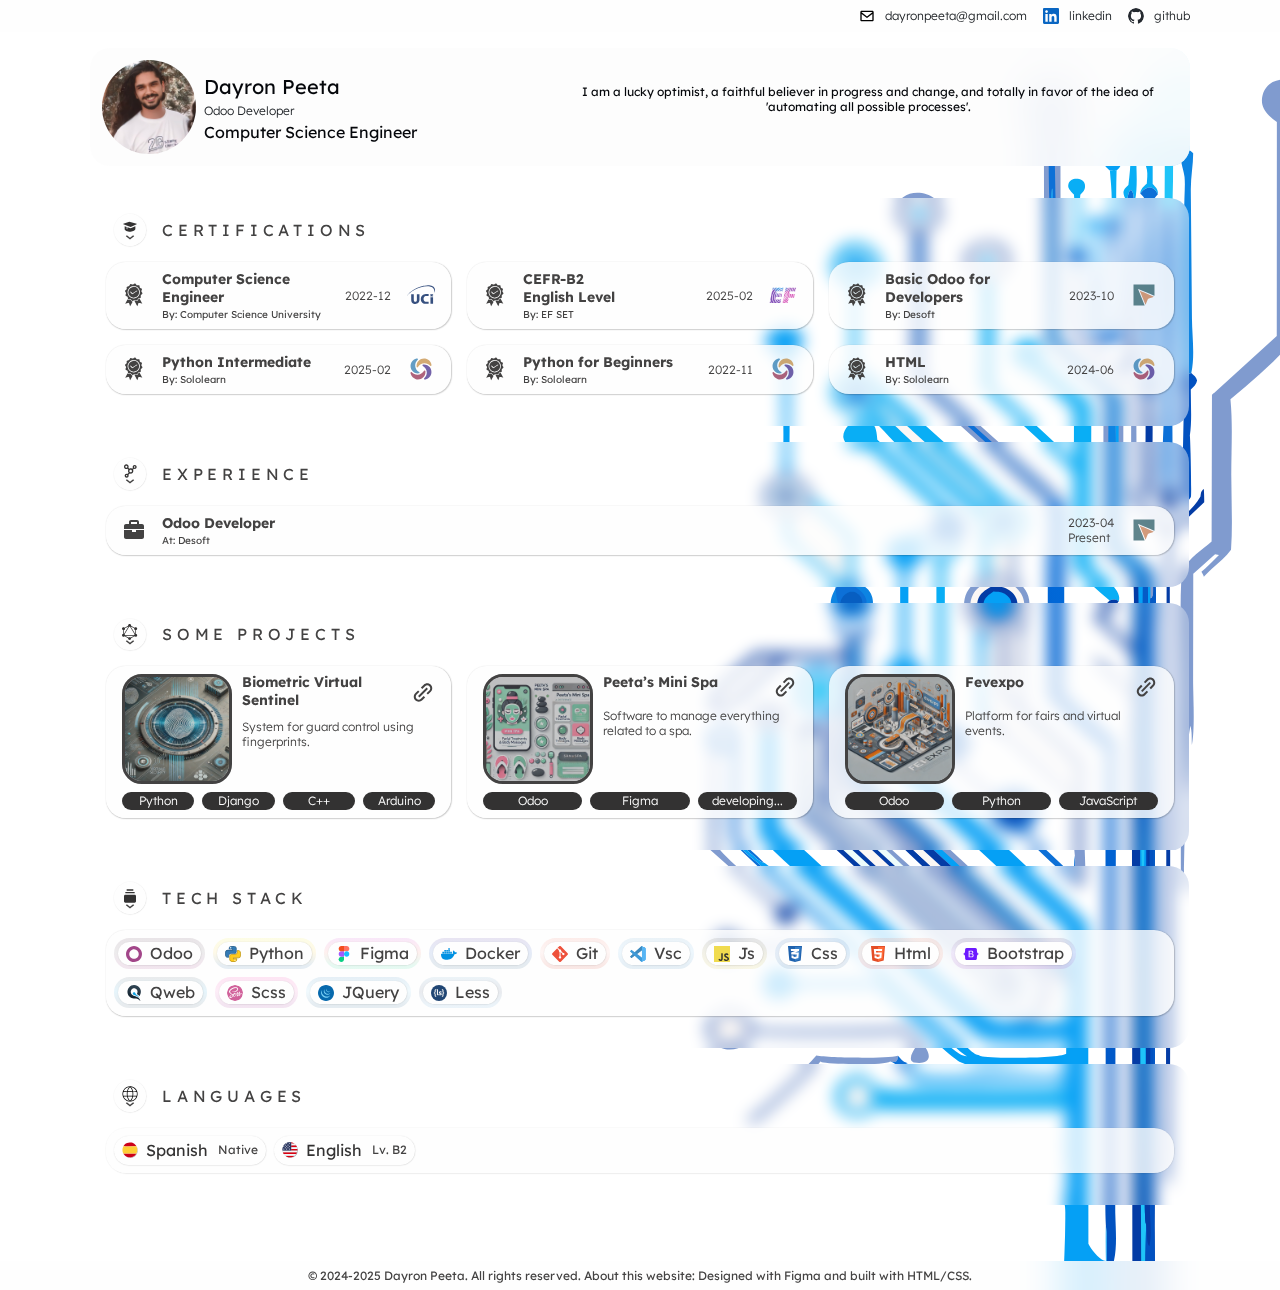
==== commit 2dd9e951: "updateing english level certificate" ====
--- a/index.html
+++ b/index.html
@@ -113,7 +113,7 @@
                             <div class="certification"><img class="certification__degree-icon"
                                     src="./statics/icons/degree.svg" alt="certification__degree-icon">
                                 <div class="card-f1">
-                                    <div class="certification__degree-text l-bold">CEFR-C2 <br> English Level</div>
+                                    <div class="certification__degree-text l-bold">CEFR-B2 <br> English Level</div>
                                     <div class="certification__company-name-xU1IDg s-light">By: EF SET</div>
                                 </div>
                                 <div class="certification__degree-date m-light">2025-02</div>
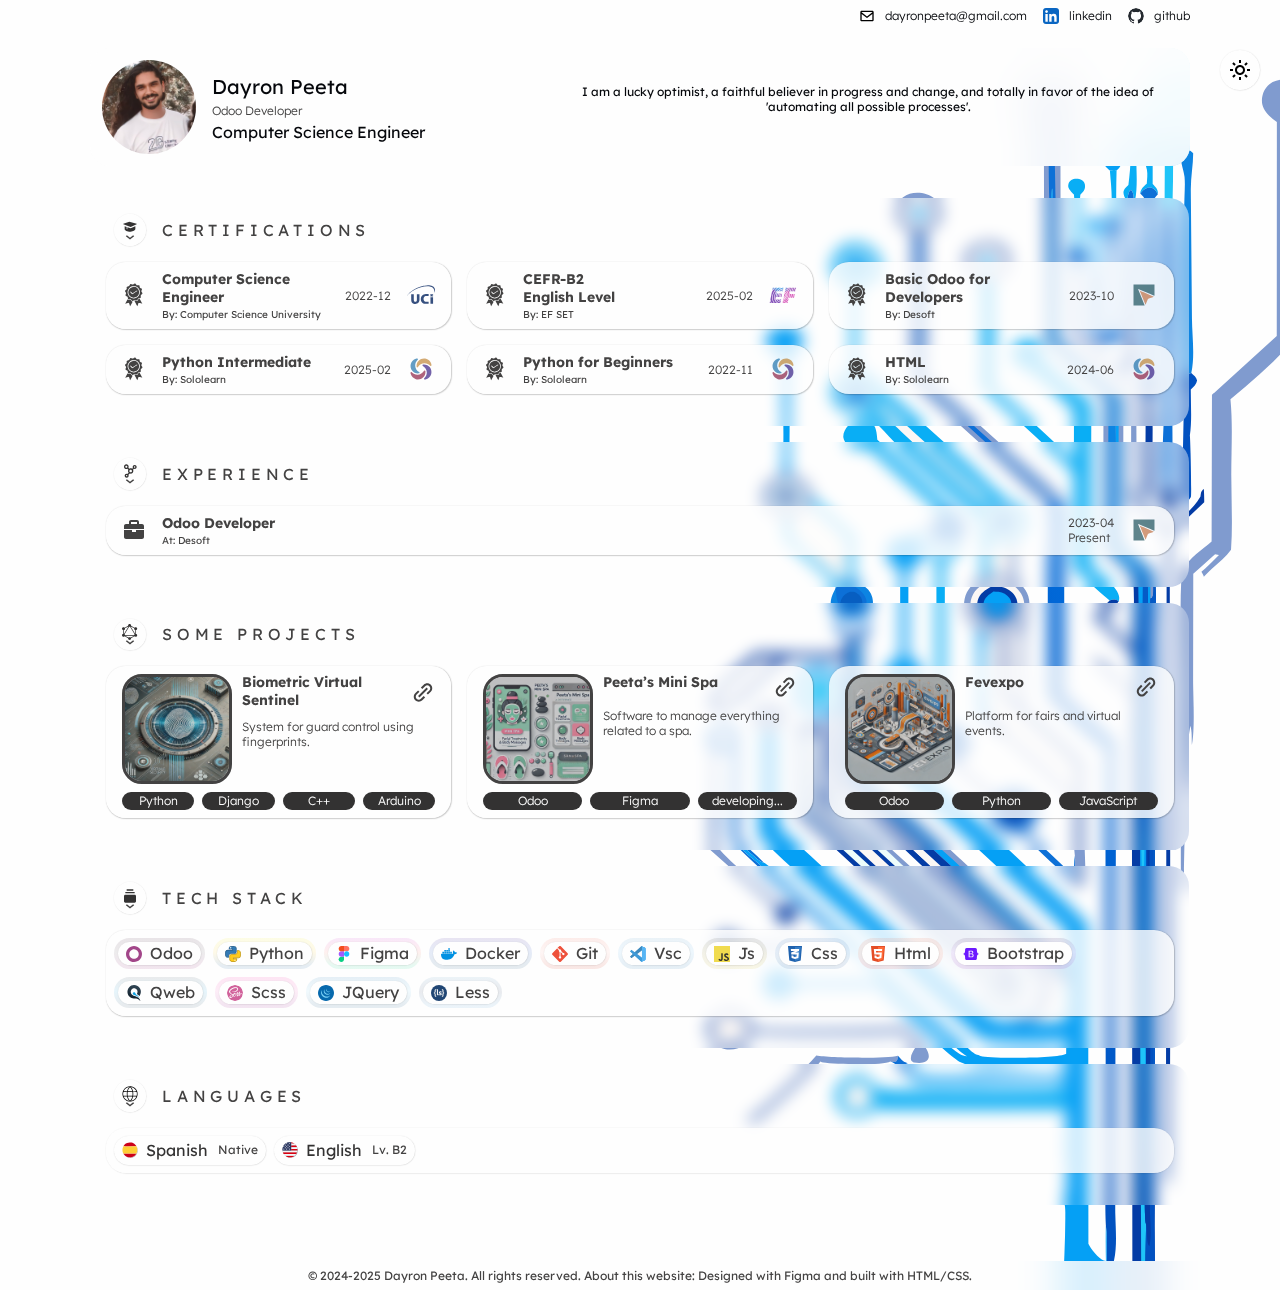
==== commit 79182c66: "adding button to switch dark-light mode" ====
--- a/index.html
+++ b/index.html
@@ -6,6 +6,7 @@
     <title>Dayron Peeta Portfolio</title>
     <link rel="stylesheet" href="./styles.css">
     <link rel="shortcut icon" href="./statics/icons/briefcase.svg" type="image/x-icon">
+    <script defer src="./logic.js"></script>
 
     <!-- FONT -->
     <link rel="preconnect" href="https://fonts.googleapis.com">
@@ -33,11 +34,17 @@
                     <div class="contact-text m-light">linkedin</div>
                 </a>
                 <a href="https://github.com/dayron-peeta" target="_blank" rel="noopener noreferrer" class="contact"><img
-                        class="contact-icon" src="./statics/icons/github.svg" alt="github-contact-icon">
+                        class="contact-icon contact-icon_circle" src="./statics/icons/github.svg" alt="github-contact-icon">
                     <div class="contact-text m-light">github</div>
                 </a>
             </div>
         </div>
+        <div class="buttons-container">
+            <button id="toogle-button" class="toogle-button">
+                <img id="button-icon" class="button-icon" src="./statics/icons/sun.svg" alt="moon icon">
+            </button>
+        </div>
+        
         <div class="header-device container-fluid">
             <div class="about-me">
                 <div class="f1">
@@ -620,7 +627,7 @@
     </footer>
 
     <!-- BOOTSTRAP -->
-    <script src="https://code.jquery.com/jquery-3.5.1.slim.min.js"></script>
+    <script src="https://code.jquery.com/jquery-3.5.1.slim.min.js"></scrip>
     <script src="https://cdn.jsdelivr.net/npm/@popperjs/core@2.9.3/dist/umd/popper.min.js"></script>
     <script src="https://stackpath.bootstrapcdn.com/bootstrap/4.5.2/js/bootstrap.min.js"></script>
 
--- a/styles.css
+++ b/styles.css
@@ -20,6 +20,8 @@
           --transparent-white80: rgba(254 254 254 / 0.8);
           --transparent-dark_blue98: rgba(1 5 20 / 0.98);
 
+          --svg-filter: none;
+
           /* SHADOWS */
           --shadow_black30: 1px 2px 2px 0px var(--transparent-black30);
 
@@ -110,9 +112,52 @@
 
         body {
           margin: 0px;
-          background: var(--basics-white);
+          background-color: var(--basics-white) !important;
           overflow-x: hidden;
           font-family: var(--font-family-lexend);
+        }
+
+        .dark-mode{
+          --basics-white: #131313;
+          --basics-black: #f8f0f0;
+          --basics-dark_grey: var(--basics-white2);
+          --basics-ultra_dark_grey: #f3f3f3;
+          --transparent-white80: var(--transparent-black80);
+          --svg-filter: invert(1) hue-rotate(180deg);
+        }
+
+        .buttons-container{
+          z-index: 100;
+          position: fixed;
+          top: 50px;
+          right: 20px;
+          display: flex;
+          flex: 0 0 auto;
+          flex-direction: row; 
+          max-width: 1100px;
+          min-width: 100%;
+          gap: 16px;
+          justify-content: flex-end;
+          width: 100%;
+        }
+
+        .toogle-button{
+          border: none;
+          cursor: pointer;
+          -webkit-backdrop-filter: var(--glas18);
+          backdrop-filter: var(--glas18);
+          background-color: var(--transparent-white2);
+          border-radius: 20px;
+          box-shadow: var(--glass18-shadow);
+          display: flex;
+          gap: 8px;
+          padding: 8px;
+          position: relative;
+        }
+
+        .button-icon{
+          filter: var(--svg-filter);
+          transition: opacity 3.3s ease;
         }
 
         /* general */
@@ -150,7 +195,7 @@
           -webkit-backdrop-filter: blur(22px) brightness(100%);
           align-items: center;
           backdrop-filter: blur(22px) brightness(100%);
-          background-color: #fdfdfdcc;
+          background-color: var(--transparent-white80);
           border-radius: 20px;
           display: flex;
           flex-direction: column;
@@ -180,7 +225,7 @@
           background-color: transparent;
           display: inline-flex;
           flex: 0 0 auto;
-          gap: 8px;
+          gap: 16px;
           height: 110px;
           margin-right: -10.00px;
           min-width: 164px;
@@ -222,7 +267,7 @@
 
         .about-me .f2 .role {
           background-color: transparent;
-          color: var(--cape-cod);
+          color: var(--basics-dark_grey);
           line-height: normal;
           position: relative;
           text-align: left;
@@ -296,15 +341,20 @@
         }
 
         .contact-icon {
-          background-color: transparent;
+          filter: var(--svg-filter);
+          border-radius: 3px;
           height: 16px;
           position: relative;
           width: 16px;
         }
 
+        .contact-icon_circle {
+          border-radius: 30px;
+        }
+        
         .contact-text {
           background-color: transparent;
-          color: var(--cape-cod);
+          color: var(--basics-black);
           font-style: normal;
           font-weight: 300;
           line-height: normal;
@@ -372,6 +422,7 @@
         }
 
         .main .section_header .f2 .icon {
+          filter: var(--svg-filter);
           background-color: transparent;
           height: 16px;
           position: relative;
@@ -379,6 +430,7 @@
         }
 
         .main .section_header .f2 .chevron {
+          filter: var(--svg-filter);
           background-color: transparent;
           height: 5px;
           position: relative;
@@ -719,6 +771,7 @@
         }
 
         .main .about-me__contact-icon {
+          filter: var(--svg-filter);
           background-color: transparent;
           height: 16px;
           position: relative;
@@ -798,6 +851,7 @@
         }
 
         .main .certification__degree-icon {
+          filter: var(--svg-filter);
           background-color: transparent;
           height: 24px;
           position: relative;
@@ -887,6 +941,7 @@
         }
 
         .main .project__button {
+          filter: var(--svg-filter);
           background-color: transparent;
           height: 25.239990234375px;
           margin-bottom: -1.24px;
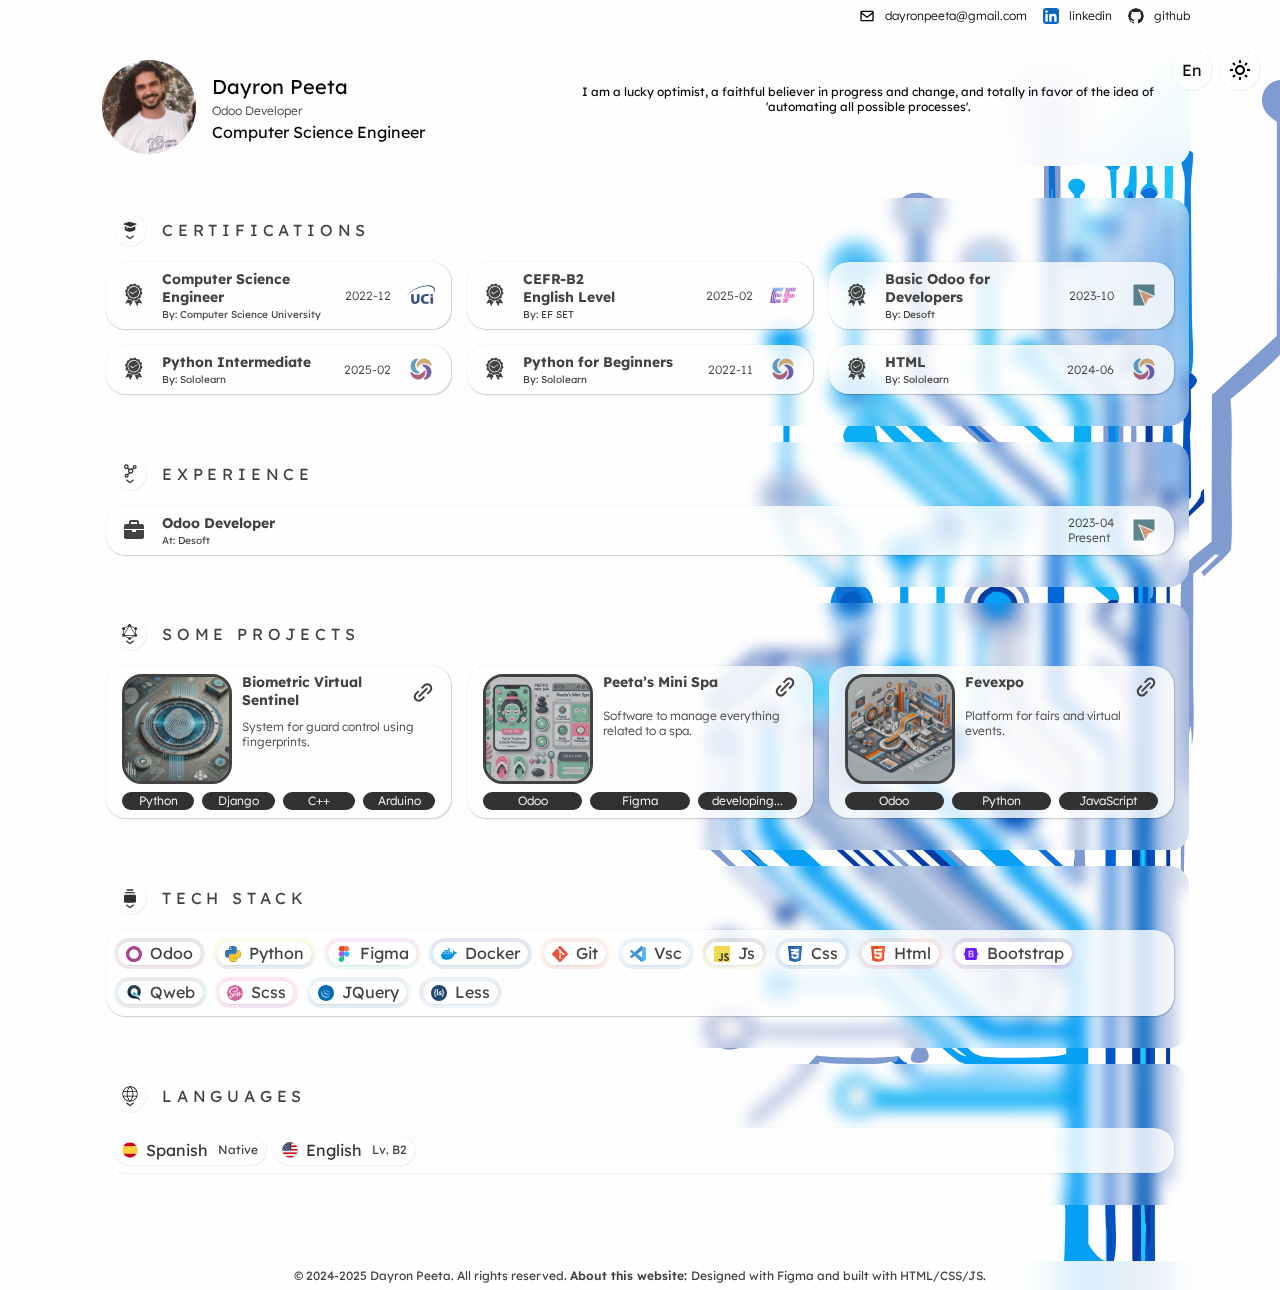
==== commit b5338d6b: "button switch languages es/en" ====
--- a/index.html
+++ b/index.html
@@ -34,35 +34,39 @@
                     <div class="contact-text m-light">linkedin</div>
                 </a>
                 <a href="https://github.com/dayron-peeta" target="_blank" rel="noopener noreferrer" class="contact"><img
-                        class="contact-icon contact-icon_circle" src="./statics/icons/github.svg" alt="github-contact-icon">
+                        class="contact-icon contact-icon_circle" src="./statics/icons/github.svg"
+                        alt="github-contact-icon">
                     <div class="contact-text m-light">github</div>
                 </a>
             </div>
         </div>
         <div class="buttons-container">
+            <button id="langSwitch" class="toogle-button xl-reg">En</button>
             <button id="toogle-button" class="toogle-button">
                 <img id="button-icon" class="button-icon" src="./statics/icons/sun.svg" alt="moon icon">
             </button>
         </div>
-        
+
         <div class="header-device container-fluid">
             <div class="about-me">
                 <div class="f1">
                     <img class="picture" src="./statics/IMG_0892.JPG" alt="about-me__img">
                     <div class="f2">
-                        <div class="name xxl-reg">Dayron Peeta</div>
-                        <div class="role m-light">Odoo Developer</div>
-                        <div class="name xl-reg">Computer Science Engineer</div>
+                        <div id="about_me_name" class="name xxl-reg">Dayron Peeta</div>
+                        <div id="about_me_role" class="role m-light" es="Desarrollador Odoo">Odoo Developer</div>
+                        <div id="about_me_degree" class="name xl-reg" es="Ingeniero en Ciencias Informáticas">Computer
+                            Science Engineer</div>
                     </div>
                 </div>
                 <div class="description">
-                    <p class="text m-reg">I am a lucky optimist, a faithful
-                        believer in progress and change, and totally in favor of the idea of 'automating all possible
-                        processes'.</p>
+                    <p id="about_me_description" class="text m-reg"
+                        es="Soy un optimista afortunado, un fiel creyente en el progreso y el cambio, y totalmente a favor de la idea de 'automatizar todos los procesos posibles'.">
+                        I am a lucky optimist, a faithful believer in progress and change, and totally in favor of the
+                        idea of 'automating all possible processes'.</p>
                 </div>
             </div>
         </div>
-        
+
 
         <!-- voy revisando por aquí -->
         <div class="container-fluid  pb-3 pt-3 sections ">
@@ -74,7 +78,8 @@
                             <img class="icon" src="./statics/icons/certifications.svg" alt="icon"><img class="chevron"
                                 src="./statics/icons/chevron.svg" alt="chevron">
                         </div>
-                        <div class="section__title section-name">
+                        <div id="section__title_certifications" class="section__title section-name"
+                            es="CERTIFICACIONES">
                             CERTIFICATIONS
                         </div>
                     </div>
@@ -104,8 +109,10 @@
                             <div class="certification"><img class="certification__degree-icon"
                                     src="./statics/icons/degree.svg" alt="certification__degree-icon">
                                 <div class="card-f1">
-                                    <div class="certification__degree-text l-bold">Computer Science Engineer</div>
-                                    <div class="certification__company-name-xU1IDg s-light">By: Computer Science
+                                    <div id="cert1" class="certification__degree-text l-bold"
+                                        es="Ingeniero en Ciencias Informáticas">Computer Science Engineer</div>
+                                    <div id="cert1_by" class="certification__company-name-xU1IDg s-light"
+                                        es="Por: Universidad de las Ciencias Informáticas">By: Computer Science
                                         University</div>
                                 </div>
                                 <div class="certification__degree-date m-light">2022-12</div>
@@ -114,14 +121,16 @@
                             </div>
                         </div>
                     </a>
-                    <a href="https://cert.efset.org/en/ERZgQK" target="_blank"
-                        rel="noopener noreferrer" class="section__card-N section__card ">
+                    <a href="https://cert.efset.org/en/ERZgQK" target="_blank" rel="noopener noreferrer"
+                        class="section__card-N section__card ">
                         <div class="card__experience-nDjm12">
                             <div class="certification"><img class="certification__degree-icon"
                                     src="./statics/icons/degree.svg" alt="certification__degree-icon">
                                 <div class="card-f1">
-                                    <div class="certification__degree-text l-bold">CEFR-B2 <br> English Level</div>
-                                    <div class="certification__company-name-xU1IDg s-light">By: EF SET</div>
+                                    <div id="cert2" class="certification__degree-text l-bold"
+                                        es="MCER-B2 Nivel de Inglés">CEFR-B2 <br> English Level</div>
+                                    <div id="cert2_by" class="certification__company-name-xU1IDg s-light"
+                                        es="Por: EF SET">By: EF SET</div>
                                 </div>
                                 <div class="certification__degree-date m-light">2025-02</div>
                                 <img class="icons-faded icon" src="./statics/icons/efset.svg"
@@ -154,8 +163,10 @@
                             <div class="certification"><img class="certification__degree-icon"
                                     src="./statics/icons/degree.svg" alt="certification__degree-icon">
                                 <div class="card-f1">
-                                    <div class="certification__degree-text l-bold">Basic Odoo for Developers</div>
-                                    <div class="certification__company-name-xU1IDg s-light">By: Desoft</div>
+                                    <div id="cert3" class="certification__degree-text l-bold"
+                                        es="Odoo Básico para Desarrolladores">Basic Odoo for Developers</div>
+                                    <div id="cert3_by" class="certification__company-name-xU1IDg s-light"
+                                        es="Por: Desoft">By: Desoft</div>
                                 </div>
                                 <div class="certification__degree-date m-light">2023-10</div>
                                 <img class="icons-faded icon" src="./statics/icons/desoft_logo.svg"
@@ -190,8 +201,10 @@
                             <div class="certification"><img class="certification__degree-icon"
                                     src="./statics/icons/degree.svg" alt="certification__degree-icon">
                                 <div class="card-f1">
-                                    <div class="certification__degree-text l-bold">Python Intermediate</div>
-                                    <div class="certification__company-name-xU1IDg s-light">By: Sololearn</div>
+                                    <div id="cert4" class="certification__degree-text l-bold" es="Python Intermedio">
+                                        Python Intermediate</div>
+                                    <div id="cert4_by" class="certification__company-name-xU1IDg s-light"
+                                        es="Por: Sololearn">By: Sololearn</div>
                                 </div>
                                 <div class="certification__degree-date m-light">2025-02</div>
                                 <img class="icons-faded icon" src="./statics/icons/sololearn.svg"
@@ -205,8 +218,10 @@
                             <div class="certification"><img class="certification__degree-icon"
                                     src="./statics/icons/degree.svg" alt="certification__degree-icon">
                                 <div class="card-f1">
-                                    <div class="certification__degree-text l-bold">Python for Beginners</div>
-                                    <div class="certification__company-name-xU1IDg s-light">By: Sololearn</div>
+                                    <div id="cert5" class="certification__degree-text l-bold"
+                                        es="Python para Principiantes">Python for Beginners</div>
+                                    <div id="cert5_by" class="certification__company-name-xU1IDg s-light"
+                                        es="Por: Sololearn">By: Sololearn</div>
                                 </div>
                                 <div class="certification__degree-date m-light">2022-11</div>
                                 <img class="icons-faded icon" src="./statics/icons/sololearn.svg"
@@ -239,8 +254,9 @@
                             <div class="certification"><img class="certification__degree-icon"
                                     src="./statics/icons/degree.svg" alt="certification__degree-icon">
                                 <div class="card-f1">
-                                    <div class="certification__degree-text l-bold">HTML</div>
-                                    <div class="certification__company-name-xU1IDg s-light">By: Sololearn</div>
+                                    <div id="cert6" class="certification__degree-text l-bold" es="HTML">HTML</div>
+                                    <div id="cert6_by" class="certification__company-name-xU1IDg s-light"
+                                        es="Por: Sololearn">By: Sololearn</div>
                                 </div>
                                 <div class="certification__degree-date m-light">2024-06</div>
                                 <img class="icons-faded icon" src="./statics/icons/sololearn.svg"
@@ -257,7 +273,7 @@
                             <img class="icon" src="./statics/icons/experience.svg" alt="icon"><img class="chevron"
                                 src="./statics/icons/chevron.svg" alt="chevron">
                         </div>
-                        <div class="section__title section-name">
+                        <div id="section__title_experience" class="section__title section-name" es="EXPERIENCIA">
                             EXPERIENCE
                         </div>
                     </div>
@@ -284,11 +300,14 @@
                             <div class="certification"><img class="certification__degree-icon"
                                     src="./statics/icons/briefcase.svg" alt="certification__degree-icon">
                                 <div class="card-f1">
-                                    <div class="certification__degree-text l-bold">Odoo
+                                    <div id="exp1" class="certification__degree-text l-bold" es="Desarrollador Odoo">
+                                        Odoo
                                         Developer</div>
-                                    <div class="certification__company-name-xU1IDg s-light">At: Desoft</div>
-                                </div>
-                                <div class="certification__degree-date m-light">2023-04<br>Present</div>
+                                    <div id="exp1_at" class="certification__company-name-xU1IDg s-light"
+                                        es="En: Desoft">At: Desoft</div>
+                                </div>
+                                <div id="exp1_range" class="certification__degree-date m-light"
+                                    es="2023-04<br>Actualidad">2023-04<br>Present</div>
                                 <img class="icons-faded icons" src="./statics/icons/desoft_logo.svg" alt="Icons">
                             </div>
                         </div>
@@ -319,7 +338,8 @@
                             <img class="icon" src="./statics/icons/projects.svg" alt="icon"><img class="chevron"
                                 src="./statics/icons/chevron.svg" alt="chevron">
                         </div>
-                        <div class="section__title section-name">
+                        <div id="section__title_some_projects" class="section__title section-name"
+                            es="ALGUNOS PROYECTOS">
                             SOME PROJECTS
                         </div>
                     </div>
@@ -336,11 +356,13 @@
                                 </div>
                                 <div class="project__f2">
                                     <div class="project__f3">
-                                        <div class="project__name valign-text-middle l-bold">Biometric Virtual
-                                            Sentinel</div><img class="project__button" src="./statics/icons/link.svg"
+                                        <div id="project1" class="project__name valign-text-middle l-bold"
+                                            es="Centinela Virtual Biométrico">Biometric Virtual Sentinel</div><img
+                                            class="project__button" src="./statics/icons/link.svg"
                                             alt="project__button">
                                     </div>
-                                    <p class="project__description m-light">System for guard
+                                    <p id="project1_desc" class="project__description m-light"
+                                        es="Sistema de control de guardias por huellas digitales">System for guard
                                         control using fingerprints.</p>
                                 </div>
                             </div>
@@ -374,11 +396,13 @@
                                 </div>
                                 <div class="project__f2">
                                     <div class="project__f3">
-                                        <div class="project__name valign-text-middle l-bold">Peeta’s Mini Spa
+                                        <div id="project2" class="project__name valign-text-middle l-bold">Peeta’s Mini
+                                            Spa
                                         </div><img class="project__button" src="./statics/icons/link.svg"
                                             alt="project__button">
                                     </div>
-                                    <p class="project__description m-light">Software to manage
+                                    <p id="project2_desc" class="project__description m-light"
+                                        es="Software para administrar todo lo relacionado a un SPA">Software to manage
                                         everything related to a spa.</p>
                                 </div>
                             </div>
@@ -392,7 +416,7 @@
                                     </div>
                                 </article>
                                 <article class="project__tech">
-                                    <div class="project__tech-text m-light">
+                                    <div id="project1_tech" class="project__tech-text m-light" es="en desarrollo...">
                                         developing...</div>
                                 </article>
                             </div>
@@ -408,12 +432,13 @@
                                 </div>
                                 <div class="project__f2">
                                     <div class="project__f3">
-                                        <div class="project__name valign-text-middle l-bold">Fevexpo</div><img
-                                            class="project__button" src="./statics/icons/link.svg"
+                                        <div id="project3" class="project__name valign-text-middle l-bold">Fevexpo</div>
+                                        <img class="project__button" src="./statics/icons/link.svg"
                                             alt="project__button">
                                     </div>
-                                    <p class="project__description m-light">Platform for fairs
-                                        and virtual events.</p>
+                                    <p id="project3_desc" class="project__description m-light"
+                                        es="Plataforma para ferias y eventos virtuales">Platform for fairs and virtual
+                                        events.</p>
                                 </div>
                             </div>
                             <div class="project__techs">
@@ -442,7 +467,7 @@
                             <img class="icon" src="./statics/icons/stack.svg" alt="icon"><img class="chevron"
                                 src="./statics/icons/chevron.svg" alt="chevron">
                         </div>
-                        <div class="section__title section-name">
+                        <div id="section__title_tech_stack" class="section__title section-name" es="TECNOLOGÍAS">
                             TECH STACK
                         </div>
                     </div>
@@ -586,7 +611,7 @@
                             <img class="icon" src="./statics/icons/language.svg" alt="icon"><img class="chevron"
                                 src="./statics/icons/chevron.svg" alt="chevron">
                         </div>
-                        <div class="section__title section-name">
+                        <div id="section__title_languages" class="section__title section-name" es="IDIOMAS">
                             LANGUAGES
                         </div>
                     </div>
@@ -596,21 +621,21 @@
                         <article class="language__back">
                             <div class="language__f1">
                                 <img class="icon" src="./statics/icons/spanish-language-flag.svg" alt="Icons">
-                                <div class="language__name xl-reg">Spanish
+                                <div id="lang1" class="language__name xl-reg" es="Español">Spanish
                                 </div>
                             </div>
                             <div class="language__f2">
-                                <div class="language__level m-reg">Native</div>
+                                <div id="lang1_lv" class="language__level m-reg" es="Nativo">Native</div>
                             </div>
                         </article>
                         <article class="language__back">
                             <div class="language__f1">
                                 <img class="icon" src="./statics/icons/english-language-flag.svg" alt="Icons">
-                                <div class="language__name xl-reg">English
+                                <div id="lang2" class="language__name xl-reg" es="Inglés">English
                                 </div>
                             </div>
                             <div class="language__f2">
-                                <div class="language__level m-reg">Lv. B2</div>
+                                <div id="lang2_lv" class="language__level m-reg" es="Niv. B2">Lv. B2</div>
                             </div>
                         </article>
                     </a>
@@ -620,14 +645,16 @@
 
     </header>
     <footer class="footer">
-        <p class="footer__text m-reg"><span class="span0-tCK2lO m-reg">© 2024-2025
-                Dayron Peeta. All rights reserved.</span><span class="span1-tCK2lO"> About this website:
-            </span><span class="span2-tCK2lO m-reg">Designed with Figma and built with HTML/CSS.</span>
-        </p>
+        <p id="footer" class="footer__text m-reg" es='<span class="span0-tCK2lO m-reg">© 2024-2025 Dayron Peeta. Todos los derechos reservados.</span><span class="span1-tCK2lO"> Acerca de este sitio web: </span><span class="span2-tCK2lO m-reg">Diseñado con Figma y construido con HTML/CSS/JS.</span>'>
+            <span class="span0-tCK2lO m-reg">© 2024-2025 Dayron Peeta. All rights reserved.</span>
+            <span class="span1-tCK2lO"> About this website: </span>
+            <span class="span0-tCK2lO m-reg">Designed with Figma and built with HTML/CSS/JS.</span>
+          </p>
+          
     </footer>
 
     <!-- BOOTSTRAP -->
-    <script src="https://code.jquery.com/jquery-3.5.1.slim.min.js"></scrip>
+    <script src="https://code.jquery.com/jquery-3.5.1.slim.min.js"></script>
     <script src="https://cdn.jsdelivr.net/npm/@popperjs/core@2.9.3/dist/umd/popper.min.js"></script>
     <script src="https://stackpath.bootstrapcdn.com/bootstrap/4.5.2/js/bootstrap.min.js"></script>
 
--- a/styles.css
+++ b/styles.css
@@ -135,22 +135,25 @@
           flex: 0 0 auto;
           flex-direction: row; 
           max-width: 1100px;
-          min-width: 100%;
-          gap: 16px;
+          gap: 8px;
           justify-content: flex-end;
-          width: 100%;
+          
         }
 
         .toogle-button{
+          width: 40px;
+          height: 40px;
           border: none;
           cursor: pointer;
           -webkit-backdrop-filter: var(--glas18);
           backdrop-filter: var(--glas18);
           background-color: var(--transparent-white2);
+          color: var(--basics-black); 
           border-radius: 20px;
           box-shadow: var(--glass18-shadow);
           display: flex;
-          gap: 8px;
+          align-items: center;
+          justify-content: center;
           padding: 8px;
           position: relative;
         }
@@ -508,7 +511,7 @@
         color: var(--basics-dark_grey);
         }
 
-        /* //TOOD */
+        /* //TODO */
         /* voy revisando por aquí */
 
         .main .section-certifications {
@@ -744,11 +747,11 @@
           text-align: center;
         }
 
-        .main .span0-tCK2lO {
-          font-style: normal;
-        }
-
-        .main .span1-tCK2lO {
+        .span0-tCK2lO {
+          font-style: normal;
+        }
+
+        .span1-tCK2lO {
           font-family: var(--font-family-lexend);
           font-size: var(--font-size-m);
           font-style: normal;
@@ -756,9 +759,6 @@
           letter-spacing: 0.00px;
         }
 
-        .main .span2-tCK2lO {
-          font-style: normal;
-        }
 
         .main .about-me__contact {
           align-items: center;
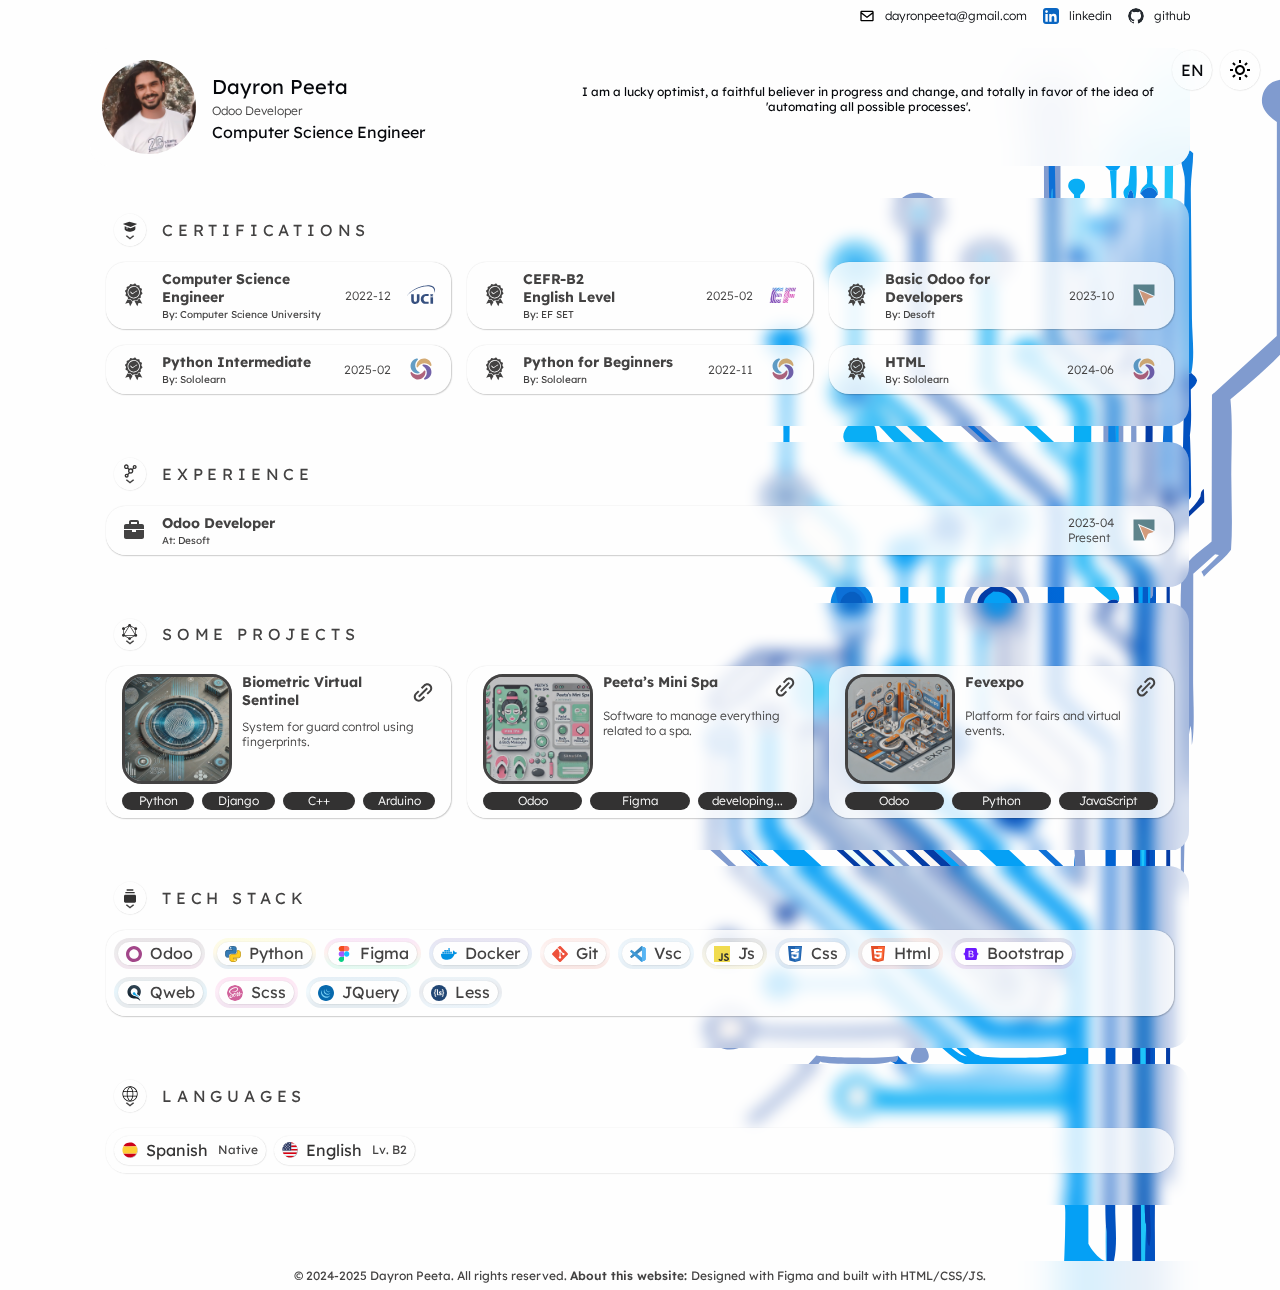
==== commit fe8aa6e8: "same" ====
--- a/index.html
+++ b/index.html
@@ -41,7 +41,7 @@
             </div>
         </div>
         <div class="buttons-container">
-            <button id="langSwitch" class="toogle-button xl-reg">En</button>
+            <button id="langSwitch" class="toogle-button xl-reg" es="ES">EN</button>
             <button id="toogle-button" class="toogle-button">
                 <img id="button-icon" class="button-icon" src="./statics/icons/sun.svg" alt="moon icon">
             </button>
@@ -128,7 +128,7 @@
                                     src="./statics/icons/degree.svg" alt="certification__degree-icon">
                                 <div class="card-f1">
                                     <div id="cert2" class="certification__degree-text l-bold"
-                                        es="MCER-B2 Nivel de Inglés">CEFR-B2 <br> English Level</div>
+                                        es="MCER-B2<br>Nivel de Inglés">CEFR-B2<br>English Level</div>
                                     <div id="cert2_by" class="certification__company-name-xU1IDg s-light"
                                         es="Por: EF SET">By: EF SET</div>
                                 </div>
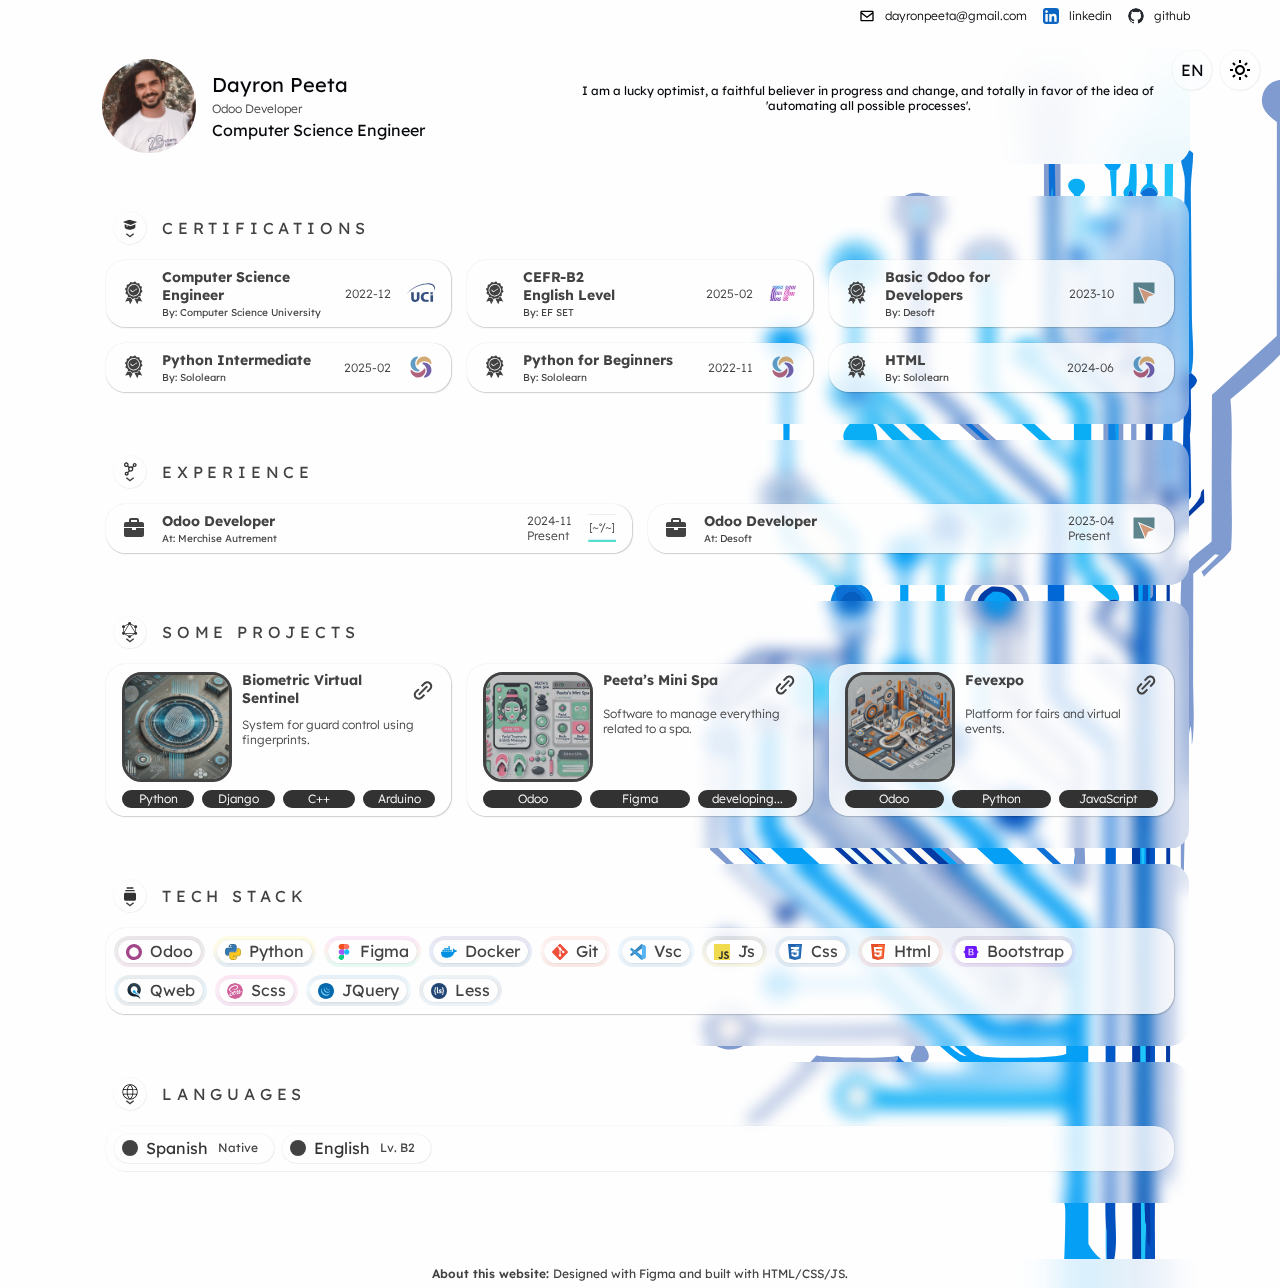
==== commit 1f20d442: "Adding Merchise experience, Modal to confirm go to the URL ,deleting rights from footer and flags ic" ====
--- a/index.html
+++ b/index.html
@@ -54,7 +54,8 @@
                     <div class="f2">
                         <div id="about_me_name" class="name xxl-reg">Dayron Peeta</div>
                         <div id="about_me_role" class="role m-light" es="Desarrollador Odoo">Odoo Developer</div>
-                        <div id="about_me_degree" class="name xl-reg" es="Ingeniero en Ciencias Informáticas">Computer
+                        <div id="about_me_degree" class="name xl-reg" es="Ingeniero<br> en Ciencias Informáticas">
+                            Computer
                             Science Engineer</div>
                     </div>
                 </div>
@@ -293,6 +294,27 @@
                             </div>
                         </div>
                     </a> -->
+                    <a href="https://www.merchise.org/" target="_blank" rel="noopener noreferrer"
+                        class="section__card-N section__card ">
+                        <div class="card__experience-nDjm12">
+
+                            <div class="certification"><img class="certification__degree-icon"
+                                    src="./statics/icons/briefcase.svg" alt="certification__degree-icon">
+                                <div class="card-f1">
+                                    <div id="exp2" class="certification__degree-text l-bold" es="Desarrollador Odoo">
+                                        Odoo
+                                        Developer</div>
+                                    <div id="exp2_at" class="certification__company-name-xU1IDg s-light"
+                                        es="En: Merchise Autrement">
+                                        At: Merchise Autrement</div>
+                                </div>
+                                <div id="exp2_range" class="certification__degree-date m-light"
+                                    es="2024-11<br>Actualidad">
+                                    2024-11<br>Present</div>
+                                <img class="icons-faded icons" src="./statics/icons/merchise-autrement.svg" alt="Icons">
+                            </div>
+                        </div>
+                    </a>
                     <a href="https://www.desoft.cu/es" target="_blank" rel="noopener noreferrer"
                         class="section__card-N section__card ">
                         <div class="card__experience-nDjm12">
@@ -312,22 +334,6 @@
                             </div>
                         </div>
                     </a>
-                    <!-- <a href="https://www.merchise.org/" target="_blank" rel="noopener noreferrer"
-                        class="section__card-N section__card ">
-                        <div class="card__experience-nDjm12">
-
-                            <div class="certification"><img class="certification__degree-icon"
-                                    src="./statics/icons/briefcase.svg" alt="certification__degree-icon">
-                                <div class="card-f1">
-                                    <div class="certification__degree-text l-bold">Odoo
-                                        Developer</div>
-                                    <div class="certification__company-name-xU1IDg s-light">At: Merchise Autrement</div>
-                                </div>
-                                <div class="certification__degree-date m-light">2024-11<br>Present</div>
-                                <img class="icons-faded icons" src="./statics/icons/merchise-autrement.svg" alt="Icons">
-                            </div>
-                        </div>
-                    </a> -->
                 </div>
             </div>
             <div class="row ">
@@ -620,22 +626,20 @@
 
                         <article class="language__back">
                             <div class="language__f1">
-                                <img class="icon" src="./statics/icons/spanish-language-flag.svg" alt="Icons">
-                                <div id="lang1" class="language__name xl-reg" es="Español">Spanish
-                                </div>
-                            </div>
-                            <div class="language__f2">
-                                <div id="lang1_lv" class="language__level m-reg" es="Nativo">Native</div>
+                                <div class="icon" alt="Icons"></div>
+                                <div id="lang1" class="language__name xl-reg" es="Español">Spanish</div>
+                                <div class="language__f2">
+                                    <div id="lang1_lv" class="language__level m-reg" es="Nativo">Native</div>
+                                </div>
                             </div>
                         </article>
                         <article class="language__back">
                             <div class="language__f1">
-                                <img class="icon" src="./statics/icons/english-language-flag.svg" alt="Icons">
-                                <div id="lang2" class="language__name xl-reg" es="Inglés">English
-                                </div>
-                            </div>
-                            <div class="language__f2">
-                                <div id="lang2_lv" class="language__level m-reg" es="Niv. B2">Lv. B2</div>
+                                <div class="icon" alt="Icons"></div>
+                                <div id="lang2" class="language__name xl-reg" es="Inglés">English</div>
+                                <div class="language__f2">
+                                    <div id="lang2_lv" class="language__level m-reg" es="Niv. B2">Lv. B2</div>
+                                </div>
                             </div>
                         </article>
                     </a>
@@ -645,19 +649,40 @@
 
     </header>
     <footer class="footer">
-        <p id="footer" class="footer__text m-reg" es='<span class="span0-tCK2lO m-reg">© 2024-2025 Dayron Peeta. Todos los derechos reservados.</span><span class="span1-tCK2lO"> Acerca de este sitio web: </span><span class="span2-tCK2lO m-reg">Diseñado con Figma y construido con HTML/CSS/JS.</span>'>
-            <span class="span0-tCK2lO m-reg">© 2024-2025 Dayron Peeta. All rights reserved.</span>
+        <p id="footer" class="footer__text m-reg"
+            es='<span class="span1-tCK2lO"> Acerca de este sitio web: </span><span class="span2-tCK2lO m-reg">Diseñado con Figma y construido con HTML/CSS/JS.</span>'>
             <span class="span1-tCK2lO"> About this website: </span>
             <span class="span0-tCK2lO m-reg">Designed with Figma and built with HTML/CSS/JS.</span>
-          </p>
-          
+        </p>
+
     </footer>
+
+    <div class="modal fade" id="confirmationModal" tabindex="-1" aria-labelledby="confirmationModalLabel"
+        aria-hidden="true">
+        <div class="modal-dialog">
+            <div class="modal-content">
+                <div class="modal-header">
+                    <h5 class="modal-title" id="confirmationModalLabel">Confirmación</h5>
+                    <!-- <button type="button" class="btn-close" data-bs-dismiss="modal" aria-label="Cerrar"></button> -->
+                </div>
+                <div class="modal-body">
+                    Ud está a punto de acceder al siguiente enlace:
+                    <p id="modalLink" class="break-word fw-bold mt-2"></p>
+                </div>
+                <div class="modal-footer">
+                    <!-- <button type="button" class="btn btn-secondary" data-bs-dismiss="modal">Cancelar</button> -->
+                    <button type="button" class="btn btn-primary" id="continueButton">Continuar</button>
+                </div>
+            </div>
+        </div>
+    </div>
 
     <!-- BOOTSTRAP -->
     <script src="https://code.jquery.com/jquery-3.5.1.slim.min.js"></script>
     <script src="https://cdn.jsdelivr.net/npm/@popperjs/core@2.9.3/dist/umd/popper.min.js"></script>
     <script src="https://stackpath.bootstrapcdn.com/bootstrap/4.5.2/js/bootstrap.min.js"></script>
 
+
 </body>
 
 </html>--- a/styles.css
+++ b/styles.css
@@ -21,6 +21,8 @@
           --transparent-dark_blue98: rgba(1 5 20 / 0.98);
 
           --svg-filter: none;
+          --svg-filter-colors: none;
+
 
           /* SHADOWS */
           --shadow_black30: 1px 2px 2px 0px var(--transparent-black30);
@@ -95,13 +97,14 @@
           font-style: var(--font-style-normal);
           font-weight: var(--font-weight-light);
         }
-        
+
         .s-light {
           font-family: var(--font-family-lexend);
           font-size: var(--font-size-s);
           font-style: var(--font-style-normal);
           font-weight: var(--font-weight-light);
         }
+
         .section-name {
           font-family: var(--font-family-lexend);
           font-size: var(--font-size-xl);
@@ -117,30 +120,32 @@
           font-family: var(--font-family-lexend);
         }
 
-        .dark-mode{
+        .dark-mode {
           --basics-white: #131313;
           --basics-black: #f8f0f0;
           --basics-dark_grey: var(--basics-white2);
           --basics-ultra_dark_grey: #f3f3f3;
           --transparent-white80: var(--transparent-black80);
           --svg-filter: invert(1) hue-rotate(180deg);
-        }
-
-        .buttons-container{
+          --svg-filter-colors: brightness(1.2) saturate(1.3) contrast(1.1);
+
+        }
+
+        .buttons-container {
           z-index: 100;
           position: fixed;
           top: 50px;
           right: 20px;
           display: flex;
           flex: 0 0 auto;
-          flex-direction: row; 
+          flex-direction: row;
           max-width: 1100px;
           gap: 8px;
           justify-content: flex-end;
-          
-        }
-
-        .toogle-button{
+
+        }
+
+        .toogle-button {
           width: 40px;
           height: 40px;
           border: none;
@@ -148,7 +153,7 @@
           -webkit-backdrop-filter: var(--glas18);
           backdrop-filter: var(--glas18);
           background-color: var(--transparent-white2);
-          color: var(--basics-black); 
+          color: var(--basics-black);
           border-radius: 20px;
           box-shadow: var(--glass18-shadow);
           display: flex;
@@ -158,9 +163,13 @@
           position: relative;
         }
 
-        .button-icon{
+        .button-icon {
           filter: var(--svg-filter);
           transition: opacity 3.3s ease;
+        }
+
+        .break-word {
+          overflow-wrap: break-word;
         }
 
         /* general */
@@ -193,7 +202,7 @@
           /* transform: rotate(45deg); */
         }
 
-        /* HEADER */ 
+        /* HEADER */
         .main .header-device {
           -webkit-backdrop-filter: blur(22px) brightness(100%);
           align-items: center;
@@ -206,8 +215,8 @@
           justify-content: center;
           max-width: 1100px;
           min-width: 340px;
-          padding: 4px 12px;  
-          width: 100%;        
+          padding: 4px 12px;
+          width: 100%;
         }
 
         .header-device .about-me {
@@ -229,9 +238,9 @@
           display: inline-flex;
           flex: 0 0 auto;
           gap: 16px;
-          height: 110px;
           margin-right: -10.00px;
           min-width: 164px;
+          height: fit-content;
           padding: 0px 16px 0px 0px;
           position: relative;
         }
@@ -255,13 +264,14 @@
           gap: 4px;
           justify-content: flex-end;
           min-width: 164px;
+          height: fit-content;
           padding: 20px 0px;
           position: relative;
         }
 
         .about-me .f2 .name {
           background-color: transparent;
-          color: var(--basics-black);         
+          color: var(--basics-black);
           line-height: normal;
           position: relative;
           text-align: left;
@@ -314,17 +324,21 @@
           position: relative;
           width: 100%;
           padding: 16px 32px;
-          position: fixed; /* Fija el div en la pantalla */
-          top: 0; /* Lo coloca en la parte superior */
-          left: 0; /* Lo alinea a la izquierda */
-          z-index: 100; /* Asegura que esté por encima de otros elementos */
+          position: fixed;
+          /* Fija el div en la pantalla */
+          top: 0;
+          /* Lo coloca en la parte superior */
+          left: 0;
+          /* Lo alinea a la izquierda */
+          z-index: 100;
+          /* Asegura que esté por encima de otros elementos */
           -webkit-backdrop-filter: var(--glas22);
           backdrop-filter: var(--glas22);
           background-color: var(--transparent-white80);
           margin: 0px auto;
         }
 
-        .contacts_f1{
+        .contacts_f1 {
           display: flex;
           gap: 16px;
           max-width: 1100px;
@@ -354,7 +368,7 @@
         .contact-icon_circle {
           border-radius: 30px;
         }
-        
+
         .contact-text {
           background-color: transparent;
           color: var(--basics-black);
@@ -375,13 +389,13 @@
           position: relative;
           width: 100%;
         }
-        
-         .blurry-frame {
+
+        .blurry-frame {
           -webkit-backdrop-filter: var(--glas8);
           backdrop-filter: var(--glas8);
           background-color: var(--transparent-white2);
           border-radius: 20px;
-          padding: 16px 16px 32px 16px ;
+          padding: 16px 16px 32px 16px;
         }
 
         .cards-container {
@@ -480,7 +494,7 @@
           position: relative;
         }
 
-        .language__f1{
+        .language__f1 {
           display: flex;
           flex-direction: row;
           gap: 8px;
@@ -494,21 +508,23 @@
         .language__f1 .icon {
           height: 16px;
           width: 16px;
-        }
-
-        .language__name{
-        color: var(--basics-ultra_dark_grey);
-        height: 25px;
-        }
-
-        .language__f2{
+          background-color: var(--basics-dark_grey);
+          border-radius: 30px;
+        }
+
+        .language__name {
+          color: var(--basics-ultra_dark_grey);
+          height: 25px;
+        }
+
+        .language__f2 {
           padding: 0 8px 0 2px;
           width: fit-content;
           height: fit-content;
         }
-        
-        .language__level{
-        color: var(--basics-dark_grey);
+
+        .language__level {
+          color: var(--basics-dark_grey);
         }
 
         /* //TODO */
@@ -674,49 +690,63 @@
           height: 16px;
           width: 16px;
         }
+
         .main .tech-odoo {
           background: linear-gradient(180deg, rgba(46, 1, 34, 0.1), rgba(80, 68, 78, 0.1) 45.89996337890625%, rgba(129.62499797344208, 15.554993525147438, 98.62772047519684, 0.1) 90.12361764907837%);
         }
+
         .main .tech-python {
-          background: linear-gradient(180deg, rgba(239, 235, 12, 0.1)  , rgba(255, 202.00000315904617, 29.000000171363354, 0.1) 45.89996337890625%, rgba(7.729325797408819, 82.75820642709732, 144.92499858140945, 0.1) 90.12361764907837%);
-        }
+          background: linear-gradient(180deg, rgba(239, 235, 12, 0.1), rgba(255, 202.00000315904617, 29.000000171363354, 0.1) 45.89996337890625%, rgba(7.729325797408819, 82.75820642709732, 144.92499858140945, 0.1) 90.12361764907837%);
+        }
+
         .main .tech-figma {
-          background: linear-gradient(180deg, rgba(200, 26, 203, 0.1)  , rgba(255, 114.0000008046627, 98.00000175833702, 0.1) 45.89996337890625%, rgba(10.000000353902578, 207.00000286102295, 131.00000739097595, 0.1 ) 90.12361764907837%);
-        }
+          background: linear-gradient(180deg, rgba(200, 26, 203, 0.1), rgba(255, 114.0000008046627, 98.00000175833702, 0.1) 45.89996337890625%, rgba(10.000000353902578, 207.00000286102295, 131.00000739097595, 0.1) 90.12361764907837%);
+        }
+
         .main .tech-git {
-          background: linear-gradient(180deg, rgba(238.00000101327896, 81.00000277161598, 59.00000028312206, 0.1)  , rgba(255, 171.79200410842896, 162.3499819636345, 0.1) 45.89996337890625%, rgba(206.12500101327896, 34.97599080204964, 10.993323102593422, 0.1) 90.12361764907837%);
-        }
+          background: linear-gradient(180deg, rgba(238.00000101327896, 81.00000277161598, 59.00000028312206, 0.1), rgba(255, 171.79200410842896, 162.3499819636345, 0.1) 45.89996337890625%, rgba(206.12500101327896, 34.97599080204964, 10.993323102593422, 0.1) 90.12361764907837%);
+        }
+
         .main .tech-vsc {
-          background: linear-gradient(180deg, rgba(63.000000044703484, 139.0000069141388, 190.0000038743019, 0.1)  , rgba(86.00000247359276, 180.00000447034836, 244.0000006556511, 0.1) 45.89996337890625%, rgba(8.907992150634527, 103.52920666337013, 167.0250079035759, 0.1) 90.12361764907837%);
-        }
+          background: linear-gradient(180deg, rgba(63.000000044703484, 139.0000069141388, 190.0000038743019, 0.1), rgba(86.00000247359276, 180.00000447034836, 244.0000006556511, 0.1) 45.89996337890625%, rgba(8.907992150634527, 103.52920666337013, 167.0250079035759, 0.1) 90.12361764907837%);
+        }
+
         .main .tech-js {
-          background: linear-gradient(180deg, rgba(50.000000819563866, 51.00000075995922, 48.000000938773155, 0.1)  , rgba(147, 132, 31, 0.1) 47.999998927116394%, rgba(203.57500344514847, 178.2608985900879, 9.500177074223757, 0.1) 100%);
-        }
+          background: linear-gradient(180deg, rgba(50.000000819563866, 51.00000075995922, 48.000000938773155, 0.1), rgba(147, 132, 31, 0.1) 47.999998927116394%, rgba(203.57500344514847, 178.2608985900879, 9.500177074223757, 0.1) 100%);
+        }
+
         .main .tech-css {
-          background: linear-gradient(180deg, rgba(31.000000052154064, 98.00000175833702, 174.00000482797623, 0.1)  , rgba(52.000000700354576, 125.00000014901161, 198.00000339746475, 0.1) 45.89996337890625%, rgba(5.906410189345479, 68.25323715806007, 138.97501945495605, 0.1) 90.12361764907837%);
-        }
+          background: linear-gradient(180deg, rgba(31.000000052154064, 98.00000175833702, 174.00000482797623, 0.1), rgba(52.000000700354576, 125.00000014901161, 198.00000339746475, 0.1) 45.89996337890625%, rgba(5.906410189345479, 68.25323715806007, 138.97501945495605, 0.1) 90.12361764907837%);
+        }
+
         .main .tech-html {
-          background: linear-gradient(180deg, rgba(228.0000016093254, 77.00000301003456, 38.0000015348196, 0.1)  , rgba(255, 108.00000116229057, 57.00000040233135, 0.1) 45.89996337890625%, rgba(228.0000016093254, 38.0000015348196, 38.0000015348196, 0.1) 90.12361764907837%);
-        }
+          background: linear-gradient(180deg, rgba(228.0000016093254, 77.00000301003456, 38.0000015348196, 0.1), rgba(255, 108.00000116229057, 57.00000040233135, 0.1) 45.89996337890625%, rgba(228.0000016093254, 38.0000015348196, 38.0000015348196, 0.1) 90.12361764907837%);
+        }
+
         .main .tech-qweb {
-          background: linear-gradient(180deg, rgba(43.00000123679638, 63.000000044703484, 77.00000301003456, 0.1)  , rgba(16.000000946223736, 161.0000056028366, 225.00000178813934, 0.1) 45.89996337890625%, rgba(29.06432691961527, 67.7176558971405, 94.77501600980759, 0.1) 90.12361764907837%);
-        }
+          background: linear-gradient(180deg, rgba(43.00000123679638, 63.000000044703484, 77.00000301003456, 0.1), rgba(16.000000946223736, 161.0000056028366, 225.00000178813934, 0.1) 45.89996337890625%, rgba(29.06432691961527, 67.7176558971405, 94.77501600980759, 0.1) 90.12361764907837%);
+        }
+
         .main .tech-bootstrap {
-          background: linear-gradient(180deg, rgba(43, 1, 66, 0.1)  , rgba(208, 120, 245, 0.1) 45.89996337890625%, rgba(133, 7, 168, 0.1) 90.12361764907837%);
-        }
+          background: linear-gradient(180deg, rgba(43, 1, 66, 0.1), rgba(208, 120, 245, 0.1) 45.89996337890625%, rgba(133, 7, 168, 0.1) 90.12361764907837%);
+        }
+
         .main .tech-jquery {
-          background: linear-gradient(180deg, rgba(7.000000057742, 105.00000134110451, 173.00000488758087, 0.1)  , rgba(120.00000044703484, 207.00000286102295, 245.00000059604645, 0.1) 45.89996337890625%, rgba(4.9810197204351425, 75.55518373847008, 124.5250104367733, 0.1) 90.12361764907837%);
-        }
+          background: linear-gradient(180deg, rgba(7.000000057742, 105.00000134110451, 173.00000488758087, 0.1), rgba(120.00000044703484, 207.00000286102295, 245.00000059604645, 0.1) 45.89996337890625%, rgba(4.9810197204351425, 75.55518373847008, 124.5250104367733, 0.1) 90.12361764907837%);
+        }
+
         .main .tech-docker {
-          background: linear-gradient(180deg, rgba(37, 2, 134, 0.1)  , rgba(10, 70, 190, 0.1) 45.89996337890625%, rgba(2, 65, 110, 0.1) 90.12361764907837%);
-        }
+          background: linear-gradient(180deg, rgba(37, 2, 134, 0.1), rgba(10, 70, 190, 0.1) 45.89996337890625%, rgba(2, 65, 110, 0.1) 90.12361764907837%);
+        }
+
         .main .tech-scss {
-          background: linear-gradient(180deg, rgba(243, 5, 148, 0.1)  , rgba(242, 88, 188, 0.1) 45.89996337890625%, rgba(145, 4, 126, 0.1) 90.12361764907837%);
-        }
+          background: linear-gradient(180deg, rgba(243, 5, 148, 0.1), rgba(242, 88, 188, 0.1) 45.89996337890625%, rgba(145, 4, 126, 0.1) 90.12361764907837%);
+        }
+
         .main .tech-less {
-          background: linear-gradient(180deg, rgba(77, 144, 186, 0.1)  , rgba(46, 65, 102, 0.1) 45.89996337890625%, rgba(69, 148, 205, 0.1) 90.12361764907837%);
-        }
-        
+          background: linear-gradient(180deg, rgba(77, 144, 186, 0.1), rgba(46, 65, 102, 0.1) 45.89996337890625%, rgba(69, 148, 205, 0.1) 90.12361764907837%);
+        }
+
 
         /* FOOTER */
         .footer {
@@ -790,13 +820,13 @@
           width: fit-content;
         }
 
-        .card-f1{
-        display: flex;
-        flex-direction: column; 
-        gap: 2px;
-        flex: 1;
-        }
-        
+        .card-f1 {
+          display: flex;
+          flex-direction: column;
+          gap: 2px;
+          flex: 1;
+        }
+
 
         .main .card__certification {
           align-items: center;
@@ -932,7 +962,9 @@
           background-color: transparent;
           position: relative;
         }
+
         .main .icons-faded {
+          filter: var(--svg-filter-colors);
           background-color: transparent;
           position: relative;
           opacity: 80%;
@@ -1120,8 +1152,8 @@
           padding: 2px 8px;
           position: relative;
         }
-        
-        
+
+
 
         .main .tech__f1 {
           align-items: center;
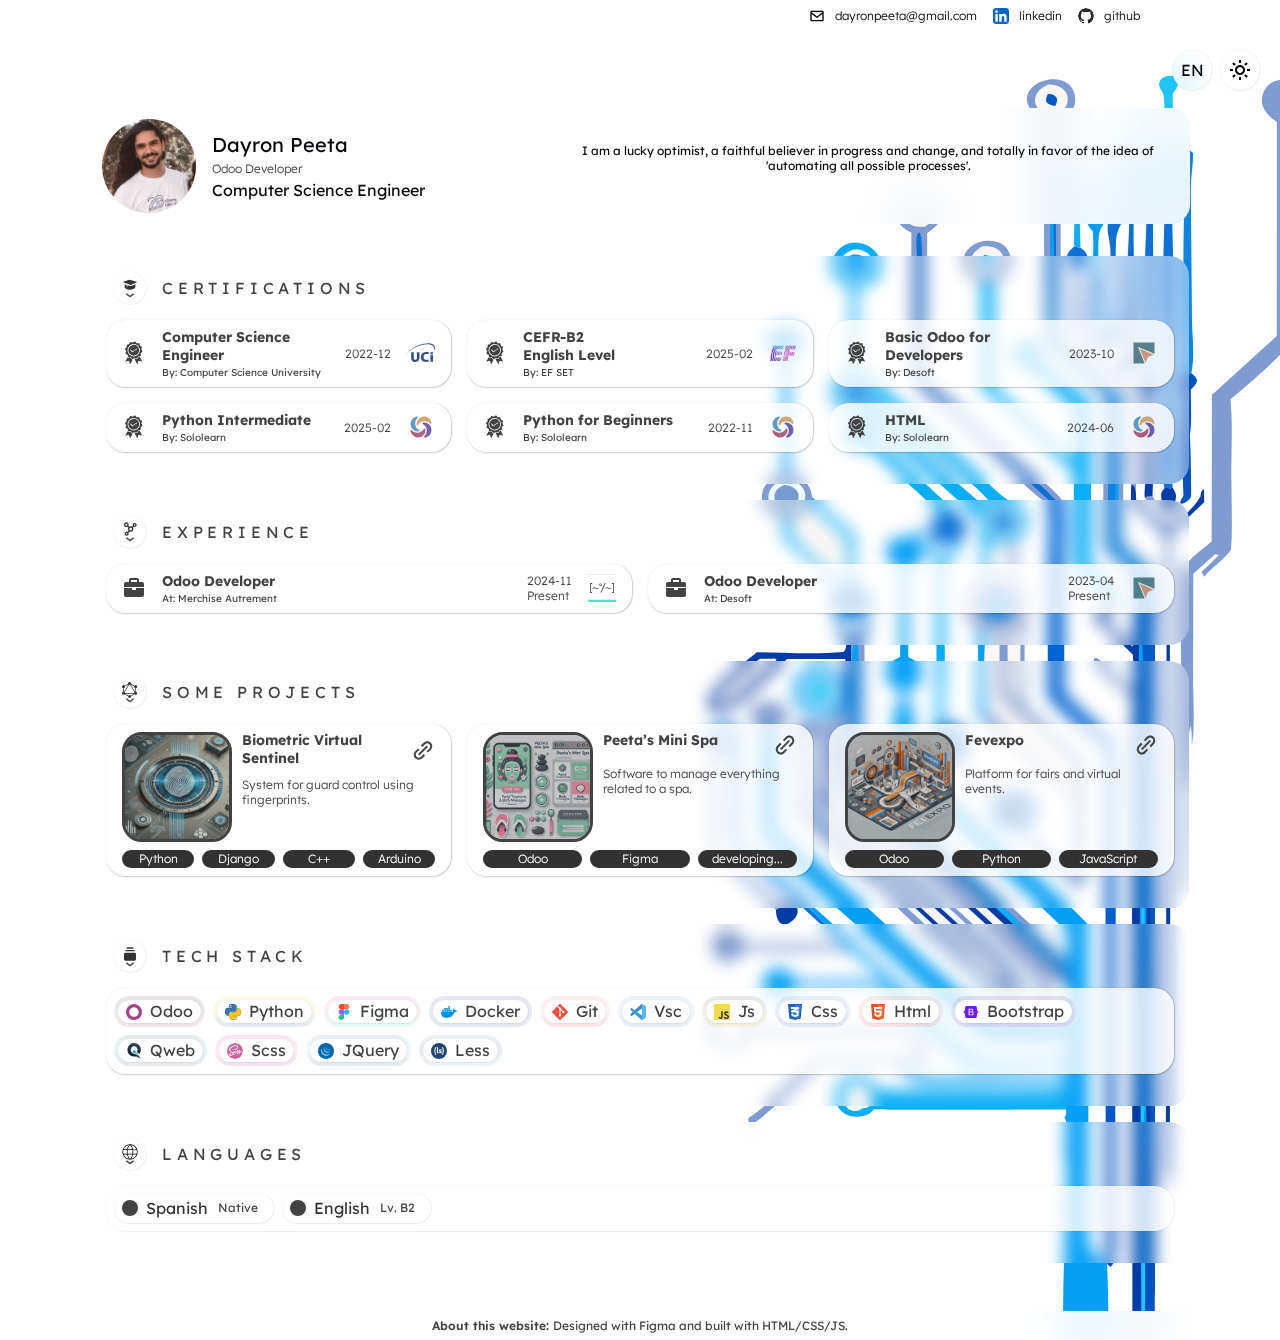
==== commit 39d3957a: "Translate confirmation-link modal" ====
--- a/index.html
+++ b/index.html
@@ -1,91 +1,157 @@
 <html>
-
-<head>
-    <meta charset="utf-8">
-    <meta name="viewport" content="width=device-width, initial-scale=1.0">
+  <head>
+    <meta charset="utf-8" />
+    <meta name="viewport" content="width=device-width, initial-scale=1.0" />
     <title>Dayron Peeta Portfolio</title>
-    <link rel="stylesheet" href="./styles.css">
-    <link rel="shortcut icon" href="./statics/icons/briefcase.svg" type="image/x-icon">
+    <link rel="stylesheet" href="./styles.css" />
+    <link
+      rel="shortcut icon"
+      href="./statics/icons/briefcase.svg"
+      type="image/x-icon"
+    />
     <script defer src="./logic.js"></script>
 
     <!-- FONT -->
-    <link rel="preconnect" href="https://fonts.googleapis.com">
-    <link rel="preconnect" href="https://fonts.gstatic.com" crossorigin>
-    <link href="https://fonts.googleapis.com/css2?family=Lexend:wght@100..900&display=swap" rel="stylesheet">
+    <link rel="preconnect" href="https://fonts.googleapis.com" />
+    <link rel="preconnect" href="https://fonts.gstatic.com" crossorigin />
+    <link
+      href="https://fonts.googleapis.com/css2?family=Lexend:wght@100..900&display=swap"
+      rel="stylesheet"
+    />
 
     <!-- BOOTSTRAP -->
-    <link href="https://stackpath.bootstrapcdn.com/bootstrap/4.5.2/css/bootstrap.min.css" rel="stylesheet">
+    <link
+      href="https://stackpath.bootstrapcdn.com/bootstrap/4.5.2/css/bootstrap.min.css"
+      rel="stylesheet"
+    />
+  </head>
 
-</head>
+  <body>
+    <header class="main">
+      <img
+        class="background-vector"
+        src="./statics/background_vector.svg"
+        alt="background-vector"
+      />
+      <div class="contacts">
+        <div class="contacts_f1">
+          <a
+            href="mailto:dayronpeeta@gmail.com"
+            target="_blank"
+            rel="noopener noreferrer"
+            class="contact"
+            ><img
+              class="contact-icon"
+              src="./statics/icons/envelope.svg"
+              alt="email-contact-icon"
+            />
+            <div class="contact-text m-light">dayronpeeta@gmail.com</div>
+          </a>
+          <a
+            href="https://www.linkedin.com/in/dayron-peeta/"
+            target="_blank"
+            rel="noopener noreferrer"
+            class="contact"
+            ><img
+              class="contact-icon"
+              src="./statics/icons/linkedin.svg"
+              alt="linkedin-contact-icon"
+            />
+            <div class="contact-text m-light">linkedin</div>
+          </a>
+          <a
+            href="https://github.com/dayron-peeta"
+            target="_blank"
+            rel="noopener noreferrer"
+            class="contact"
+            ><img
+              class="contact-icon contact-icon_circle"
+              src="./statics/icons/github.svg"
+              alt="github-contact-icon"
+            />
+            <div class="contact-text m-light">github</div>
+          </a>
+        </div>
+      </div>
+      <div class="buttons-container">
+        <button id="langSwitch" class="toogle-button xl-reg" es="ES">EN</button>
+        <button id="toogle-button" class="toogle-button">
+          <img
+            id="button-icon"
+            class="button-icon"
+            src="./statics/icons/sun.svg"
+            alt="moon icon"
+          />
+        </button>
+      </div>
 
-<body>
+      <div class="header-device container-fluid">
+        <div class="about-me">
+          <div class="f1">
+            <img
+              class="picture"
+              src="./statics/IMG_0892.JPG"
+              alt="about-me__img"
+            />
+            <div class="f2">
+              <div id="about_me_name" class="name xxl-reg">Dayron Peeta</div>
+              <div
+                id="about_me_role"
+                class="role m-light"
+                es="Desarrollador Odoo"
+              >
+                Odoo Developer
+              </div>
+              <div
+                id="about_me_degree"
+                class="name xl-reg"
+                es="Ingeniero<br> en Ciencias Informáticas"
+              >
+                Computer Science Engineer
+              </div>
+            </div>
+          </div>
+          <div class="description">
+            <p
+              id="about_me_description"
+              class="text m-reg"
+              es="Soy un optimista afortunado, un fiel creyente en el progreso y el cambio, y totalmente a favor de la idea de 'automatizar todos los procesos posibles'."
+            >
+              I am a lucky optimist, a faithful believer in progress and change,
+              and totally in favor of the idea of 'automating all possible
+              processes'.
+            </p>
+          </div>
+        </div>
+      </div>
 
-    <header class="main">
-        <img class="background-vector" src="./statics/background_vector.svg" alt="background-vector">
-        <div class="contacts">
-            <div class="contacts_f1">
-                <a href="mailto:dayronpeeta@gmail.com" target="_blank" rel="noopener noreferrer" class="contact"><img
-                        class="contact-icon" src="./statics/icons/envelope.svg" alt="email-contact-icon">
-                    <div class="contact-text m-light">dayronpeeta@gmail.com</div>
-                </a>
-                <a href="https://www.linkedin.com/in/dayron-peeta/" target="_blank" rel="noopener noreferrer"
-                    class="contact"><img class="contact-icon" src="./statics/icons/linkedin.svg"
-                        alt="linkedin-contact-icon">
-                    <div class="contact-text m-light">linkedin</div>
-                </a>
-                <a href="https://github.com/dayron-peeta" target="_blank" rel="noopener noreferrer" class="contact"><img
-                        class="contact-icon contact-icon_circle" src="./statics/icons/github.svg"
-                        alt="github-contact-icon">
-                    <div class="contact-text m-light">github</div>
-                </a>
+      <!-- voy revisando por aquí -->
+      <div class="container-fluid pb-3 pt-3 sections">
+        <!-- CERTIFICATIONS -->
+        <div class="row">
+          <div class="col-12 cards-container blurry-frame">
+            <div class="section_header">
+              <div class="f2">
+                <img
+                  class="icon"
+                  src="./statics/icons/certifications.svg"
+                  alt="icon"
+                /><img
+                  class="chevron"
+                  src="./statics/icons/chevron.svg"
+                  alt="chevron"
+                />
+              </div>
+              <div
+                id="section__title_certifications"
+                class="section__title section-name"
+                es="CERTIFICACIONES"
+              >
+                CERTIFICATIONS
+              </div>
             </div>
-        </div>
-        <div class="buttons-container">
-            <button id="langSwitch" class="toogle-button xl-reg" es="ES">EN</button>
-            <button id="toogle-button" class="toogle-button">
-                <img id="button-icon" class="button-icon" src="./statics/icons/sun.svg" alt="moon icon">
-            </button>
-        </div>
-
-        <div class="header-device container-fluid">
-            <div class="about-me">
-                <div class="f1">
-                    <img class="picture" src="./statics/IMG_0892.JPG" alt="about-me__img">
-                    <div class="f2">
-                        <div id="about_me_name" class="name xxl-reg">Dayron Peeta</div>
-                        <div id="about_me_role" class="role m-light" es="Desarrollador Odoo">Odoo Developer</div>
-                        <div id="about_me_degree" class="name xl-reg" es="Ingeniero<br> en Ciencias Informáticas">
-                            Computer
-                            Science Engineer</div>
-                    </div>
-                </div>
-                <div class="description">
-                    <p id="about_me_description" class="text m-reg"
-                        es="Soy un optimista afortunado, un fiel creyente en el progreso y el cambio, y totalmente a favor de la idea de 'automatizar todos los procesos posibles'.">
-                        I am a lucky optimist, a faithful believer in progress and change, and totally in favor of the
-                        idea of 'automating all possible processes'.</p>
-                </div>
-            </div>
-        </div>
-
-
-        <!-- voy revisando por aquí -->
-        <div class="container-fluid  pb-3 pt-3 sections ">
-            <!-- CERTIFICATIONS -->
-            <div class="row">
-                <div class="col-12 cards-container blurry-frame">
-                    <div class="section_header">
-                        <div class="f2">
-                            <img class="icon" src="./statics/icons/certifications.svg" alt="icon"><img class="chevron"
-                                src="./statics/icons/chevron.svg" alt="chevron">
-                        </div>
-                        <div id="section__title_certifications" class="section__title section-name"
-                            es="CERTIFICACIONES">
-                            CERTIFICATIONS
-                        </div>
-                    </div>
-                    <!-- CERTIFICATIONS CARDS -->
-                    <!-- <a href="https://drive.google.com/file/d/1lG7zXW3t8CspYtOvh8Ped1zb114NsvCU/view?usp=sharing" target="_blank" rel="noopener noreferrer" class="section__card-N section__card "> 
+            <!-- CERTIFICATIONS CARDS -->
+            <!-- <a href="https://drive.google.com/file/d/1lG7zXW3t8CspYtOvh8Ped1zb114NsvCU/view?usp=sharing" target="_blank" rel="noopener noreferrer" class="section__card-N section__card "> 
                         <div class=" card__certification">
                             <div class=" certification__institution">
                                 <img class="certification__institution-icon" src="./statics/icons/uci.svg"
@@ -104,43 +170,84 @@
                             </div>
                         </div>
                     </a> -->
-                    <a href="https://drive.google.com/file/d/1lG7zXW3t8CspYtOvh8Ped1zb114NsvCU/view?usp=sharing"
-                        target="_blank" rel="noopener noreferrer" class="section__card-N section__card ">
-                        <div class="card__experience-nDjm12">
-                            <div class="certification"><img class="certification__degree-icon"
-                                    src="./statics/icons/degree.svg" alt="certification__degree-icon">
-                                <div class="card-f1">
-                                    <div id="cert1" class="certification__degree-text l-bold"
-                                        es="Ingeniero en Ciencias Informáticas">Computer Science Engineer</div>
-                                    <div id="cert1_by" class="certification__company-name-xU1IDg s-light"
-                                        es="Por: Universidad de las Ciencias Informáticas">By: Computer Science
-                                        University</div>
-                                </div>
-                                <div class="certification__degree-date m-light">2022-12</div>
-                                <img class="icons-faded icon" src="./statics/icons/uci.svg"
-                                    alt="certification__institution-icon">
-                            </div>
-                        </div>
-                    </a>
-                    <a href="https://cert.efset.org/en/ERZgQK" target="_blank" rel="noopener noreferrer"
-                        class="section__card-N section__card ">
-                        <div class="card__experience-nDjm12">
-                            <div class="certification"><img class="certification__degree-icon"
-                                    src="./statics/icons/degree.svg" alt="certification__degree-icon">
-                                <div class="card-f1">
-                                    <div id="cert2" class="certification__degree-text l-bold"
-                                        es="MCER-B2<br>Nivel de Inglés">CEFR-B2<br>English Level</div>
-                                    <div id="cert2_by" class="certification__company-name-xU1IDg s-light"
-                                        es="Por: EF SET">By: EF SET</div>
-                                </div>
-                                <div class="certification__degree-date m-light">2025-02</div>
-                                <img class="icons-faded icon" src="./statics/icons/efset.svg"
-                                    alt="certification__institution-icon">
-                            </div>
-                        </div>
-                    </a>
+            <a
+              href="https://drive.google.com/file/d/1lG7zXW3t8CspYtOvh8Ped1zb114NsvCU/view?usp=sharing"
+              target="_blank"
+              rel="noopener noreferrer"
+              class="section__card-N section__card"
+            >
+              <div class="card__experience-nDjm12">
+                <div class="certification">
+                  <img
+                    class="certification__degree-icon"
+                    src="./statics/icons/degree.svg"
+                    alt="certification__degree-icon"
+                  />
+                  <div class="card-f1">
+                    <div
+                      id="cert1"
+                      class="certification__degree-text l-bold"
+                      es="Ingeniero en Ciencias Informáticas"
+                    >
+                      Computer Science Engineer
+                    </div>
+                    <div
+                      id="cert1_by"
+                      class="certification__company-name-xU1IDg s-light"
+                      es="Por: Universidad de las Ciencias Informáticas"
+                    >
+                      By: Computer Science University
+                    </div>
+                  </div>
+                  <div class="certification__degree-date m-light">2022-12</div>
+                  <img
+                    class="icons-faded icon"
+                    src="./statics/icons/uci.svg"
+                    alt="certification__institution-icon"
+                  />
+                </div>
+              </div>
+            </a>
+            <a
+              href="https://cert.efset.org/en/ERZgQK"
+              target="_blank"
+              rel="noopener noreferrer"
+              class="section__card-N section__card"
+            >
+              <div class="card__experience-nDjm12">
+                <div class="certification">
+                  <img
+                    class="certification__degree-icon"
+                    src="./statics/icons/degree.svg"
+                    alt="certification__degree-icon"
+                  />
+                  <div class="card-f1">
+                    <div
+                      id="cert2"
+                      class="certification__degree-text l-bold"
+                      es="MCER-B2<br>Nivel de Inglés"
+                    >
+                      CEFR-B2<br />English Level
+                    </div>
+                    <div
+                      id="cert2_by"
+                      class="certification__company-name-xU1IDg s-light"
+                      es="Por: EF SET"
+                    >
+                      By: EF SET
+                    </div>
+                  </div>
+                  <div class="certification__degree-date m-light">2025-02</div>
+                  <img
+                    class="icons-faded icon"
+                    src="./statics/icons/efset.svg"
+                    alt="certification__institution-icon"
+                  />
+                </div>
+              </div>
+            </a>
 
-                    <!-- <a href="https://drive.google.com/file/d/1ZCry2_N-KEkHlx_jKLcHVP1P8i6pT5eE/view?usp=sharing" target="_blank" rel="noopener noreferrer" class="section__card-N section__card "> 
+            <!-- <a href="https://drive.google.com/file/d/1ZCry2_N-KEkHlx_jKLcHVP1P8i6pT5eE/view?usp=sharing" target="_blank" rel="noopener noreferrer" class="section__card-N section__card "> 
                         <div class="card__certification">
                             <div class="certification__institution"><img class="certification__institution-icon"
                                     src="./statics/icons/desoft_logo.svg" alt="certification__institution-icon">
@@ -158,25 +265,46 @@
                             </div>
                         </div>
                     </a> -->
-                    <a href="https://drive.google.com/file/d/1ZCry2_N-KEkHlx_jKLcHVP1P8i6pT5eE/view?usp=sharing"
-                        target="_blank" rel="noopener noreferrer" class="section__card-N section__card ">
-                        <div class="card__experience-nDjm12">
-                            <div class="certification"><img class="certification__degree-icon"
-                                    src="./statics/icons/degree.svg" alt="certification__degree-icon">
-                                <div class="card-f1">
-                                    <div id="cert3" class="certification__degree-text l-bold"
-                                        es="Odoo Básico para Desarrolladores">Basic Odoo for Developers</div>
-                                    <div id="cert3_by" class="certification__company-name-xU1IDg s-light"
-                                        es="Por: Desoft">By: Desoft</div>
-                                </div>
-                                <div class="certification__degree-date m-light">2023-10</div>
-                                <img class="icons-faded icon" src="./statics/icons/desoft_logo.svg"
-                                    alt="certification__institution-icon">
-                            </div>
-                        </div>
-                    </a>
+            <a
+              href="https://drive.google.com/file/d/1ZCry2_N-KEkHlx_jKLcHVP1P8i6pT5eE/view?usp=sharing"
+              target="_blank"
+              rel="noopener noreferrer"
+              class="section__card-N section__card"
+            >
+              <div class="card__experience-nDjm12">
+                <div class="certification">
+                  <img
+                    class="certification__degree-icon"
+                    src="./statics/icons/degree.svg"
+                    alt="certification__degree-icon"
+                  />
+                  <div class="card-f1">
+                    <div
+                      id="cert3"
+                      class="certification__degree-text l-bold"
+                      es="Odoo Básico para Desarrolladores"
+                    >
+                      Basic Odoo for Developers
+                    </div>
+                    <div
+                      id="cert3_by"
+                      class="certification__company-name-xU1IDg s-light"
+                      es="Por: Desoft"
+                    >
+                      By: Desoft
+                    </div>
+                  </div>
+                  <div class="certification__degree-date m-light">2023-10</div>
+                  <img
+                    class="icons-faded icon"
+                    src="./statics/icons/desoft_logo.svg"
+                    alt="certification__institution-icon"
+                  />
+                </div>
+              </div>
+            </a>
 
-                    <!-- <a href="https://www.sololearn.com/certificates/CT-ZWLZHTND" target="_blank" rel="noopener noreferrer" class="section__card-N section__card">
+            <!-- <a href="https://www.sololearn.com/certificates/CT-ZWLZHTND" target="_blank" rel="noopener noreferrer" class="section__card-N section__card">
                         <div class="card__certification">
                             <div class="certification__institution">
                                 <img class="certification__institution-icon" src="./statics/icons/sololearn.svg"
@@ -196,42 +324,84 @@
                             </div>
                         </div>
                     </a> -->
-                    <a href="https://www.sololearn.com/certificates/CC-ZLMPJXRT" target="_blank"
-                        rel="noopener noreferrer" class="section__card-N section__card ">
-                        <div class="card__experience-nDjm12">
-                            <div class="certification"><img class="certification__degree-icon"
-                                    src="./statics/icons/degree.svg" alt="certification__degree-icon">
-                                <div class="card-f1">
-                                    <div id="cert4" class="certification__degree-text l-bold" es="Python Intermedio">
-                                        Python Intermediate</div>
-                                    <div id="cert4_by" class="certification__company-name-xU1IDg s-light"
-                                        es="Por: Sololearn">By: Sololearn</div>
-                                </div>
-                                <div class="certification__degree-date m-light">2025-02</div>
-                                <img class="icons-faded icon" src="./statics/icons/sololearn.svg"
-                                    alt="certification__institution-icon">
-                            </div>
-                        </div>
-                    </a>
-                    <a href="https://www.sololearn.com/certificates/CT-ZWLZHTND" target="_blank"
-                        rel="noopener noreferrer" class="section__card-N section__card ">
-                        <div class="card__experience-nDjm12">
-                            <div class="certification"><img class="certification__degree-icon"
-                                    src="./statics/icons/degree.svg" alt="certification__degree-icon">
-                                <div class="card-f1">
-                                    <div id="cert5" class="certification__degree-text l-bold"
-                                        es="Python para Principiantes">Python for Beginners</div>
-                                    <div id="cert5_by" class="certification__company-name-xU1IDg s-light"
-                                        es="Por: Sololearn">By: Sololearn</div>
-                                </div>
-                                <div class="certification__degree-date m-light">2022-11</div>
-                                <img class="icons-faded icon" src="./statics/icons/sololearn.svg"
-                                    alt="certification__institution-icon">
-                            </div>
-                        </div>
-                    </a>
+            <a
+              href="https://www.sololearn.com/certificates/CC-ZLMPJXRT"
+              target="_blank"
+              rel="noopener noreferrer"
+              class="section__card-N section__card"
+            >
+              <div class="card__experience-nDjm12">
+                <div class="certification">
+                  <img
+                    class="certification__degree-icon"
+                    src="./statics/icons/degree.svg"
+                    alt="certification__degree-icon"
+                  />
+                  <div class="card-f1">
+                    <div
+                      id="cert4"
+                      class="certification__degree-text l-bold"
+                      es="Python Intermedio"
+                    >
+                      Python Intermediate
+                    </div>
+                    <div
+                      id="cert4_by"
+                      class="certification__company-name-xU1IDg s-light"
+                      es="Por: Sololearn"
+                    >
+                      By: Sololearn
+                    </div>
+                  </div>
+                  <div class="certification__degree-date m-light">2025-02</div>
+                  <img
+                    class="icons-faded icon"
+                    src="./statics/icons/sololearn.svg"
+                    alt="certification__institution-icon"
+                  />
+                </div>
+              </div>
+            </a>
+            <a
+              href="https://www.sololearn.com/certificates/CT-ZWLZHTND"
+              target="_blank"
+              rel="noopener noreferrer"
+              class="section__card-N section__card"
+            >
+              <div class="card__experience-nDjm12">
+                <div class="certification">
+                  <img
+                    class="certification__degree-icon"
+                    src="./statics/icons/degree.svg"
+                    alt="certification__degree-icon"
+                  />
+                  <div class="card-f1">
+                    <div
+                      id="cert5"
+                      class="certification__degree-text l-bold"
+                      es="Python para Principiantes"
+                    >
+                      Python for Beginners
+                    </div>
+                    <div
+                      id="cert5_by"
+                      class="certification__company-name-xU1IDg s-light"
+                      es="Por: Sololearn"
+                    >
+                      By: Sololearn
+                    </div>
+                  </div>
+                  <div class="certification__degree-date m-light">2022-11</div>
+                  <img
+                    class="icons-faded icon"
+                    src="./statics/icons/sololearn.svg"
+                    alt="certification__institution-icon"
+                  />
+                </div>
+              </div>
+            </a>
 
-                    <!-- <a href="https://www.sololearn.com/certificates/CC-HUJLGX0V" target="_blank" rel="noopener noreferrer" class="section__card-N section__card">
+            <!-- <a href="https://www.sololearn.com/certificates/CC-HUJLGX0V" target="_blank" rel="noopener noreferrer" class="section__card-N section__card">
                         <div class="card__certification">
                             <div class="certification__institution">
                                 <img class="certification__institution-icon" src="./statics/icons/sololearn.svg"
@@ -249,37 +419,70 @@
                             </div>
                         </div>
                     </a> -->
-                    <a href="https://www.sololearn.com/certificates/CC-HUJLGX0V" target="_blank"
-                        rel="noopener noreferrer" class="section__card-N section__card ">
-                        <div class="card__experience-nDjm12">
-                            <div class="certification"><img class="certification__degree-icon"
-                                    src="./statics/icons/degree.svg" alt="certification__degree-icon">
-                                <div class="card-f1">
-                                    <div id="cert6" class="certification__degree-text l-bold" es="HTML">HTML</div>
-                                    <div id="cert6_by" class="certification__company-name-xU1IDg s-light"
-                                        es="Por: Sololearn">By: Sololearn</div>
-                                </div>
-                                <div class="certification__degree-date m-light">2024-06</div>
-                                <img class="icons-faded icon" src="./statics/icons/sololearn.svg"
-                                    alt="certification__institution-icon">
-                            </div>
-                        </div>
-                    </a>
-                </div>
+            <a
+              href="https://www.sololearn.com/certificates/CC-HUJLGX0V"
+              target="_blank"
+              rel="noopener noreferrer"
+              class="section__card-N section__card"
+            >
+              <div class="card__experience-nDjm12">
+                <div class="certification">
+                  <img
+                    class="certification__degree-icon"
+                    src="./statics/icons/degree.svg"
+                    alt="certification__degree-icon"
+                  />
+                  <div class="card-f1">
+                    <div
+                      id="cert6"
+                      class="certification__degree-text l-bold"
+                      es="HTML"
+                    >
+                      HTML
+                    </div>
+                    <div
+                      id="cert6_by"
+                      class="certification__company-name-xU1IDg s-light"
+                      es="Por: Sololearn"
+                    >
+                      By: Sololearn
+                    </div>
+                  </div>
+                  <div class="certification__degree-date m-light">2024-06</div>
+                  <img
+                    class="icons-faded icon"
+                    src="./statics/icons/sololearn.svg"
+                    alt="certification__institution-icon"
+                  />
+                </div>
+              </div>
+            </a>
+          </div>
 
-                <!-- EXPERIENCE -->
-                <div class="col-12  cards-container blurry-frame">
-                    <div class="section_header">
-                        <div class="f2">
-                            <img class="icon" src="./statics/icons/experience.svg" alt="icon"><img class="chevron"
-                                src="./statics/icons/chevron.svg" alt="chevron">
-                        </div>
-                        <div id="section__title_experience" class="section__title section-name" es="EXPERIENCIA">
-                            EXPERIENCE
-                        </div>
-                    </div>
-                    <!-- EXPERIENCE CARDS-->
-                    <!-- <a href="https://www.desoft.cu/es" target="_blank" rel="noopener noreferrer" class="section__card-N section__card "> 
+          <!-- EXPERIENCE -->
+          <div class="col-12 cards-container blurry-frame">
+            <div class="section_header">
+              <div class="f2">
+                <img
+                  class="icon"
+                  src="./statics/icons/experience.svg"
+                  alt="icon"
+                /><img
+                  class="chevron"
+                  src="./statics/icons/chevron.svg"
+                  alt="chevron"
+                />
+              </div>
+              <div
+                id="section__title_experience"
+                class="section__title section-name"
+                es="EXPERIENCIA"
+              >
+                EXPERIENCE
+              </div>
+            </div>
+            <!-- EXPERIENCE CARDS-->
+            <!-- <a href="https://www.desoft.cu/es" target="_blank" rel="noopener noreferrer" class="section__card-N section__card "> 
                         <div class="card__experience-nDjm12">
                             <div class="experience__company-zc9L1q"><img class="icons-xU1IDg icons"
                                     src="./statics/icons/desoft_logo.svg" alt="Icons">
@@ -294,395 +497,607 @@
                             </div>
                         </div>
                     </a> -->
-                    <a href="https://www.merchise.org/" target="_blank" rel="noopener noreferrer"
-                        class="section__card-N section__card ">
-                        <div class="card__experience-nDjm12">
-
-                            <div class="certification"><img class="certification__degree-icon"
-                                    src="./statics/icons/briefcase.svg" alt="certification__degree-icon">
-                                <div class="card-f1">
-                                    <div id="exp2" class="certification__degree-text l-bold" es="Desarrollador Odoo">
-                                        Odoo
-                                        Developer</div>
-                                    <div id="exp2_at" class="certification__company-name-xU1IDg s-light"
-                                        es="En: Merchise Autrement">
-                                        At: Merchise Autrement</div>
-                                </div>
-                                <div id="exp2_range" class="certification__degree-date m-light"
-                                    es="2024-11<br>Actualidad">
-                                    2024-11<br>Present</div>
-                                <img class="icons-faded icons" src="./statics/icons/merchise-autrement.svg" alt="Icons">
-                            </div>
-                        </div>
-                    </a>
-                    <a href="https://www.desoft.cu/es" target="_blank" rel="noopener noreferrer"
-                        class="section__card-N section__card ">
-                        <div class="card__experience-nDjm12">
-
-                            <div class="certification"><img class="certification__degree-icon"
-                                    src="./statics/icons/briefcase.svg" alt="certification__degree-icon">
-                                <div class="card-f1">
-                                    <div id="exp1" class="certification__degree-text l-bold" es="Desarrollador Odoo">
-                                        Odoo
-                                        Developer</div>
-                                    <div id="exp1_at" class="certification__company-name-xU1IDg s-light"
-                                        es="En: Desoft">At: Desoft</div>
-                                </div>
-                                <div id="exp1_range" class="certification__degree-date m-light"
-                                    es="2023-04<br>Actualidad">2023-04<br>Present</div>
-                                <img class="icons-faded icons" src="./statics/icons/desoft_logo.svg" alt="Icons">
-                            </div>
-                        </div>
-                    </a>
-                </div>
+            <a
+              href="https://www.merchise.org/"
+              target="_blank"
+              rel="noopener noreferrer"
+              class="section__card-N section__card"
+            >
+              <div class="card__experience-nDjm12">
+                <div class="certification">
+                  <img
+                    class="certification__degree-icon"
+                    src="./statics/icons/briefcase.svg"
+                    alt="certification__degree-icon"
+                  />
+                  <div class="card-f1">
+                    <div
+                      id="exp2"
+                      class="certification__degree-text l-bold"
+                      es="Desarrollador Odoo"
+                    >
+                      Odoo Developer
+                    </div>
+                    <div
+                      id="exp2_at"
+                      class="certification__company-name-xU1IDg s-light"
+                      es="En: Merchise Autrement"
+                    >
+                      At: Merchise Autrement
+                    </div>
+                  </div>
+                  <div
+                    id="exp2_range"
+                    class="certification__degree-date m-light"
+                    es="2024-11<br>Actualidad"
+                  >
+                    2024-11<br />Present
+                  </div>
+                  <img
+                    class="icons-faded icons"
+                    src="./statics/icons/merchise-autrement.svg"
+                    alt="Icons"
+                  />
+                </div>
+              </div>
+            </a>
+            <a
+              href="https://www.desoft.cu/es"
+              target="_blank"
+              rel="noopener noreferrer"
+              class="section__card-N section__card"
+            >
+              <div class="card__experience-nDjm12">
+                <div class="certification">
+                  <img
+                    class="certification__degree-icon"
+                    src="./statics/icons/briefcase.svg"
+                    alt="certification__degree-icon"
+                  />
+                  <div class="card-f1">
+                    <div
+                      id="exp1"
+                      class="certification__degree-text l-bold"
+                      es="Desarrollador Odoo"
+                    >
+                      Odoo Developer
+                    </div>
+                    <div
+                      id="exp1_at"
+                      class="certification__company-name-xU1IDg s-light"
+                      es="En: Desoft"
+                    >
+                      At: Desoft
+                    </div>
+                  </div>
+                  <div
+                    id="exp1_range"
+                    class="certification__degree-date m-light"
+                    es="2023-04<br>Actualidad"
+                  >
+                    2023-04<br />Present
+                  </div>
+                  <img
+                    class="icons-faded icons"
+                    src="./statics/icons/desoft_logo.svg"
+                    alt="Icons"
+                  />
+                </div>
+              </div>
+            </a>
+          </div>
+        </div>
+        <div class="row">
+          <!-- SOME PROJECTS -->
+          <div class="col-12 cards-container blurry-frame">
+            <div class="section_header">
+              <div class="f2">
+                <img
+                  class="icon"
+                  src="./statics/icons/projects.svg"
+                  alt="icon"
+                /><img
+                  class="chevron"
+                  src="./statics/icons/chevron.svg"
+                  alt="chevron"
+                />
+              </div>
+              <div
+                id="section__title_some_projects"
+                class="section__title section-name"
+                es="ALGUNOS PROYECTOS"
+              >
+                SOME PROJECTS
+              </div>
             </div>
-            <div class="row ">
-                <!-- SOME PROJECTS -->
-                <div class=" col-12 cards-container blurry-frame">
-                    <div class="section_header">
-                        <div class="f2">
-                            <img class="icon" src="./statics/icons/projects.svg" alt="icon"><img class="chevron"
-                                src="./statics/icons/chevron.svg" alt="chevron">
-                        </div>
-                        <div id="section__title_some_projects" class="section__title section-name"
-                            es="ALGUNOS PROYECTOS">
-                            SOME PROJECTS
-                        </div>
-                    </div>
-                    <!-- PROJECTS CARDS-->
-                    <a href="https://drive.google.com/file/d/1SdOMWIAUr6D1OM9RgpXxX7VEAqn49b45/view?usp=sharing"
-                        target="_blank" rel="noopener noreferrer" class="section__card-N section__card">
-                        <div class="card__project">
-                            <div class="project__f1">
-                                <div class="project__image--frame">
-                                    <div class="project__image--overlay"></div>
-                                    <img class="project__image"
-                                        src="./statics/Biometric Fingerprints Virtual Centinel .webp"
-                                        alt="project__image">
-                                </div>
-                                <div class="project__f2">
-                                    <div class="project__f3">
-                                        <div id="project1" class="project__name valign-text-middle l-bold"
-                                            es="Centinela Virtual Biométrico">Biometric Virtual Sentinel</div><img
-                                            class="project__button" src="./statics/icons/link.svg"
-                                            alt="project__button">
-                                    </div>
-                                    <p id="project1_desc" class="project__description m-light"
-                                        es="Sistema de control de guardias por huellas digitales">System for guard
-                                        control using fingerprints.</p>
-                                </div>
-                            </div>
-                            <div class="project__techs">
-                                <article class="project__tech">
-                                    <div class="project__tech-text m-light">Python
-                                    </div>
-                                </article>
-                                <article class="project__tech">
-                                    <div class="project__tech-text m-light">Django
-                                    </div>
-                                </article>
-                                <article class="project__tech">
-                                    <div class="project__tech-text m-light">C++</div>
-                                </article>
-                                <article class="project__tech">
-                                    <div class="project__tech-text m-light">Arduino
-                                    </div>
-                                </article>
-                            </div>
-                        </div>
-                    </a>
-                    <a href="https://www.figma.com/design/AoOLqJpUv7GAkFMlvdRjhe/Peetas-Mini-Spa?node-id=1-2&t=gaSDwWmJ23ni84Nd-1"
-                        target="_blank" rel="noopener noreferrer" class="section__card-N section__card">
-                        <div class="card__project">
-                            <div class="project__f1">
-                                <div class="project__image--frame">
-                                    <div class="project__image--overlay"></div>
-                                    <img class="project__image" src="./statics/Peeta's Mini Spa.webp"
-                                        alt="project__image">
-                                </div>
-                                <div class="project__f2">
-                                    <div class="project__f3">
-                                        <div id="project2" class="project__name valign-text-middle l-bold">Peeta’s Mini
-                                            Spa
-                                        </div><img class="project__button" src="./statics/icons/link.svg"
-                                            alt="project__button">
-                                    </div>
-                                    <p id="project2_desc" class="project__description m-light"
-                                        es="Software para administrar todo lo relacionado a un SPA">Software to manage
-                                        everything related to a spa.</p>
-                                </div>
-                            </div>
-                            <div class="project__techs">
-                                <article class="project__tech">
-                                    <div class="project__tech-text m-light">Odoo
-                                    </div>
-                                </article>
-                                <article class="project__tech">
-                                    <div class="project__tech-text m-light">Figma
-                                    </div>
-                                </article>
-                                <article class="project__tech">
-                                    <div id="project1_tech" class="project__tech-text m-light" es="en desarrollo...">
-                                        developing...</div>
-                                </article>
-                            </div>
-                        </div>
-                    </a>
-                    <a href="https://www.fevexpo.cu/" target="_blank" rel="noopener noreferrer"
-                        class="section__card-N section__card">
-                        <div class="card__project">
-                            <div class="project__f1">
-                                <div class="project__image--frame">
-                                    <div class="project__image--overlay"></div>
-                                    <img class="project__image" src="./statics/Fevexpo-proj.webp" alt="project__image">
-                                </div>
-                                <div class="project__f2">
-                                    <div class="project__f3">
-                                        <div id="project3" class="project__name valign-text-middle l-bold">Fevexpo</div>
-                                        <img class="project__button" src="./statics/icons/link.svg"
-                                            alt="project__button">
-                                    </div>
-                                    <p id="project3_desc" class="project__description m-light"
-                                        es="Plataforma para ferias y eventos virtuales">Platform for fairs and virtual
-                                        events.</p>
-                                </div>
-                            </div>
-                            <div class="project__techs">
-                                <article class="project__tech">
-                                    <div class="project__tech-text m-light">Odoo
-                                    </div>
-                                </article>
-                                <article class="project__tech">
-                                    <div class="project__tech-text m-light">Python
-                                    </div>
-                                </article>
-                                <article class="project__tech">
-                                    <div class="project__tech-text m-light">JavaScript
-                                    </div>
-                                </article>
-                            </div>
-                        </div>
-                    </a>
-                </div>
+            <!-- PROJECTS CARDS-->
+            <a
+              href="https://drive.google.com/file/d/1SdOMWIAUr6D1OM9RgpXxX7VEAqn49b45/view?usp=sharing"
+              target="_blank"
+              rel="noopener noreferrer"
+              class="section__card-N section__card"
+            >
+              <div class="card__project">
+                <div class="project__f1">
+                  <div class="project__image--frame">
+                    <div class="project__image--overlay"></div>
+                    <img
+                      class="project__image"
+                      src="./statics/Biometric Fingerprints Virtual Centinel .webp"
+                      alt="project__image"
+                    />
+                  </div>
+                  <div class="project__f2">
+                    <div class="project__f3">
+                      <div
+                        id="project1"
+                        class="project__name valign-text-middle l-bold"
+                        es="Centinela Virtual Biométrico"
+                      >
+                        Biometric Virtual Sentinel
+                      </div>
+                      <img
+                        class="project__button"
+                        src="./statics/icons/link.svg"
+                        alt="project__button"
+                      />
+                    </div>
+                    <p
+                      id="project1_desc"
+                      class="project__description m-light"
+                      es="Sistema de control de guardias por huellas digitales"
+                    >
+                      System for guard control using fingerprints.
+                    </p>
+                  </div>
+                </div>
+                <div class="project__techs">
+                  <article class="project__tech">
+                    <div class="project__tech-text m-light">Python</div>
+                  </article>
+                  <article class="project__tech">
+                    <div class="project__tech-text m-light">Django</div>
+                  </article>
+                  <article class="project__tech">
+                    <div class="project__tech-text m-light">C++</div>
+                  </article>
+                  <article class="project__tech">
+                    <div class="project__tech-text m-light">Arduino</div>
+                  </article>
+                </div>
+              </div>
+            </a>
+            <a
+              href="https://www.figma.com/design/AoOLqJpUv7GAkFMlvdRjhe/Peetas-Mini-Spa?node-id=1-2&t=gaSDwWmJ23ni84Nd-1"
+              target="_blank"
+              rel="noopener noreferrer"
+              class="section__card-N section__card"
+            >
+              <div class="card__project">
+                <div class="project__f1">
+                  <div class="project__image--frame">
+                    <div class="project__image--overlay"></div>
+                    <img
+                      class="project__image"
+                      src="./statics/Peeta's Mini Spa.webp"
+                      alt="project__image"
+                    />
+                  </div>
+                  <div class="project__f2">
+                    <div class="project__f3">
+                      <div
+                        id="project2"
+                        class="project__name valign-text-middle l-bold"
+                      >
+                        Peeta’s Mini Spa
+                      </div>
+                      <img
+                        class="project__button"
+                        src="./statics/icons/link.svg"
+                        alt="project__button"
+                      />
+                    </div>
+                    <p
+                      id="project2_desc"
+                      class="project__description m-light"
+                      es="Software para administrar todo lo relacionado a un SPA"
+                    >
+                      Software to manage everything related to a spa.
+                    </p>
+                  </div>
+                </div>
+                <div class="project__techs">
+                  <article class="project__tech">
+                    <div class="project__tech-text m-light">Odoo</div>
+                  </article>
+                  <article class="project__tech">
+                    <div class="project__tech-text m-light">Figma</div>
+                  </article>
+                  <article class="project__tech">
+                    <div
+                      id="project1_tech"
+                      class="project__tech-text m-light"
+                      es="en desarrollo..."
+                    >
+                      developing...
+                    </div>
+                  </article>
+                </div>
+              </div>
+            </a>
+            <a
+              href="https://www.fevexpo.cu/"
+              target="_blank"
+              rel="noopener noreferrer"
+              class="section__card-N section__card"
+            >
+              <div class="card__project">
+                <div class="project__f1">
+                  <div class="project__image--frame">
+                    <div class="project__image--overlay"></div>
+                    <img
+                      class="project__image"
+                      src="./statics/Fevexpo-proj.webp"
+                      alt="project__image"
+                    />
+                  </div>
+                  <div class="project__f2">
+                    <div class="project__f3">
+                      <div
+                        id="project3"
+                        class="project__name valign-text-middle l-bold"
+                      >
+                        Fevexpo
+                      </div>
+                      <img
+                        class="project__button"
+                        src="./statics/icons/link.svg"
+                        alt="project__button"
+                      />
+                    </div>
+                    <p
+                      id="project3_desc"
+                      class="project__description m-light"
+                      es="Plataforma para ferias y eventos virtuales"
+                    >
+                      Platform for fairs and virtual events.
+                    </p>
+                  </div>
+                </div>
+                <div class="project__techs">
+                  <article class="project__tech">
+                    <div class="project__tech-text m-light">Odoo</div>
+                  </article>
+                  <article class="project__tech">
+                    <div class="project__tech-text m-light">Python</div>
+                  </article>
+                  <article class="project__tech">
+                    <div class="project__tech-text m-light">JavaScript</div>
+                  </article>
+                </div>
+              </div>
+            </a>
+          </div>
+        </div>
+        <div class="row">
+          <!-- TECH STACK -->
+          <div class="col-12 cards-container blurry-frame">
+            <div class="section_header">
+              <div class="f2">
+                <img
+                  class="icon"
+                  src="./statics/icons/stack.svg"
+                  alt="icon"
+                /><img
+                  class="chevron"
+                  src="./statics/icons/chevron.svg"
+                  alt="chevron"
+                />
+              </div>
+              <div
+                id="section__title_tech_stack"
+                class="section__title section-name"
+                es="TECNOLOGÍAS"
+              >
+                TECH STACK
+              </div>
             </div>
-            <div class="row ">
-                <!-- TECH STACK -->
-                <div class=" col-12 cards-container blurry-frame ">
-                    <div class="section_header">
-                        <div class="f2">
-                            <img class="icon" src="./statics/icons/stack.svg" alt="icon"><img class="chevron"
-                                src="./statics/icons/chevron.svg" alt="chevron">
-                        </div>
-                        <div id="section__title_tech_stack" class="section__title section-name" es="TECNOLOGÍAS">
-                            TECH STACK
-                        </div>
-                    </div>
-                    <!-- TECH STACK CARDS-->
-                    <a href=" https://www.icloud.com/notes/08b4sjB5oaNlvZpmJ3zYFR8mQ" target="_blank"
-                        rel="noopener noreferrer" class="section__card-Techs section__card ">
-                        <article class="tech-odoo tech">
-                            <div class="tech__back">
-                                <div class="tech__f1">
-                                    <img class="icon" src="./statics/icons/odoo.svg" alt="Icons">
-                                    <div class="tech__name xl-reg">Odoo
-                                    </div>
-                                </div>
-                            </div>
-                        </article>
-                        <article class="tech-python tech">
-                            <div class="tech__back">
-                                <div class="tech__f1">
-                                    <img class="icon" src="./statics/icons/Python.svg" alt="tech__icon">
-                                    <div class="tech__name xl-reg">Python
-                                    </div>
-                                </div>
-                            </div>
-                        </article>
-                        <article class="tech-figma tech">
-                            <div class="tech__back">
-                                <div class="tech__f1">
-                                    <img class="icon" src="./statics/icons/Figma.svg" alt="Icons">
-                                    <div class="tech__name xl-reg">Figma
-                                    </div>
-                                </div>
-                            </div>
-                        </article>
-                        <article class="tech-docker tech">
-                            <div class="tech__back">
-                                <div class="tech__f1">
-                                    <img class="icon" src="./statics/icons/Docker.svg" alt="Icons">
-                                    <div class="tech__name xl-reg">Docker
-                                    </div>
-                                </div>
-                            </div>
-                        </article>
-                        <article class="tech-git tech">
-                            <div class="tech__back">
-                                <div class="tech__f1">
-                                    <img class="icon" src="./statics/icons/git.svg" alt="Icons">
-                                    <div class="tech__name xl-reg">Git
-                                    </div>
-                                </div>
-                            </div>
-                        </article>
-                        <article class="tech-vsc tech">
-                            <div class="tech__back">
-                                <div class="tech__f1">
-                                    <img class="icon" src="./statics/icons/vsc.svg" alt="Icons">
-                                    <div class="tech__name xl-reg">Vsc
-                                    </div>
-                                </div>
-                            </div>
-                        </article>
-                        <article class="tech-js tech">
-                            <div class="tech__back">
-                                <div class="tech__f1">
-                                    <img class="icon" src="./statics/icons/JS.svg" alt="Icons">
-                                    <div class="tech__name xl-reg">Js
-                                    </div>
-                                </div>
-                            </div>
-                        </article>
-                        <article class="tech-css tech">
-                            <div class="tech__back">
-                                <div class="tech__f1">
-                                    <img class="icon" src="./statics/icons/CSS.svg" alt="Icons">
-                                    <div class="tech__name xl-reg">Css
-                                    </div>
-                                </div>
-                            </div>
-                        </article>
-                        <article class="tech-html tech">
-                            <div class="tech__back">
-                                <div class="tech__f1">
-                                    <img class="icon" src="./statics/icons/HTML.svg" alt="Icons">
-                                    <div class="tech__name xl-reg">Html
-                                    </div>
-                                </div>
-                            </div>
-                        </article>
-                        <article class="tech-bootstrap tech">
-                            <div class="tech__back">
-                                <div class="tech__f1">
-                                    <img class="icon" src="./statics/icons/bootstrap.svg" alt="Icons">
-                                    <div class="tech__name xl-reg">Bootstrap
-                                    </div>
-                                </div>
-                            </div>
-                        </article>
-                        <article class="tech-qweb tech">
-                            <div class="tech__back">
-                                <div class="tech__f1">
-                                    <img class="icon" src="./statics/icons/qWeb.svg" alt="Icons">
-                                    <div class="tech__name xl-reg"> Qweb
-                                    </div>
-                                </div>
-                            </div>
-                        </article>
-                        <article class="tech-scss tech">
-                            <div class="tech__back">
-                                <div class="tech__f1">
-                                    <img class="icon" src="./statics/icons/Sass.svg" alt="Icons">
-                                    <div class="tech__name xl-reg">Scss
-                                    </div>
-                                </div>
-                            </div>
-                        </article>
-                        <article class="tech-jquery tech">
-                            <div class="tech__back">
-                                <div class="tech__f1">
-                                    <img class="icon" src="./statics/icons/jQuery.svg" alt="Icons">
-                                    <div class="tech__name xl-reg">JQuery
-                                    </div>
-                                </div>
-                            </div>
-                        </article>
-                        <article class="tech-less tech">
-                            <div class="tech__back">
-                                <div class="tech__f1">
-                                    <img class="icon" src="./statics/icons/less.svg" alt="Icons">
-                                    <div class="tech__name xl-reg">Less
-                                    </div>
-                                </div>
-                            </div>
-                        </article>
-                    </a>
-                </div>
+            <!-- TECH STACK CARDS-->
+            <a
+              href=" https://www.icloud.com/notes/08b4sjB5oaNlvZpmJ3zYFR8mQ"
+              target="_blank"
+              rel="noopener noreferrer"
+              class="section__card-Techs section__card"
+            >
+              <article class="tech-odoo tech">
+                <div class="tech__back">
+                  <div class="tech__f1">
+                    <img
+                      class="icon"
+                      src="./statics/icons/odoo.svg"
+                      alt="Icons"
+                    />
+                    <div class="tech__name xl-reg">Odoo</div>
+                  </div>
+                </div>
+              </article>
+              <article class="tech-python tech">
+                <div class="tech__back">
+                  <div class="tech__f1">
+                    <img
+                      class="icon"
+                      src="./statics/icons/Python.svg"
+                      alt="tech__icon"
+                    />
+                    <div class="tech__name xl-reg">Python</div>
+                  </div>
+                </div>
+              </article>
+              <article class="tech-figma tech">
+                <div class="tech__back">
+                  <div class="tech__f1">
+                    <img
+                      class="icon"
+                      src="./statics/icons/Figma.svg"
+                      alt="Icons"
+                    />
+                    <div class="tech__name xl-reg">Figma</div>
+                  </div>
+                </div>
+              </article>
+              <article class="tech-docker tech">
+                <div class="tech__back">
+                  <div class="tech__f1">
+                    <img
+                      class="icon"
+                      src="./statics/icons/Docker.svg"
+                      alt="Icons"
+                    />
+                    <div class="tech__name xl-reg">Docker</div>
+                  </div>
+                </div>
+              </article>
+              <article class="tech-git tech">
+                <div class="tech__back">
+                  <div class="tech__f1">
+                    <img
+                      class="icon"
+                      src="./statics/icons/git.svg"
+                      alt="Icons"
+                    />
+                    <div class="tech__name xl-reg">Git</div>
+                  </div>
+                </div>
+              </article>
+              <article class="tech-vsc tech">
+                <div class="tech__back">
+                  <div class="tech__f1">
+                    <img
+                      class="icon"
+                      src="./statics/icons/vsc.svg"
+                      alt="Icons"
+                    />
+                    <div class="tech__name xl-reg">Vsc</div>
+                  </div>
+                </div>
+              </article>
+              <article class="tech-js tech">
+                <div class="tech__back">
+                  <div class="tech__f1">
+                    <img
+                      class="icon"
+                      src="./statics/icons/JS.svg"
+                      alt="Icons"
+                    />
+                    <div class="tech__name xl-reg">Js</div>
+                  </div>
+                </div>
+              </article>
+              <article class="tech-css tech">
+                <div class="tech__back">
+                  <div class="tech__f1">
+                    <img
+                      class="icon"
+                      src="./statics/icons/CSS.svg"
+                      alt="Icons"
+                    />
+                    <div class="tech__name xl-reg">Css</div>
+                  </div>
+                </div>
+              </article>
+              <article class="tech-html tech">
+                <div class="tech__back">
+                  <div class="tech__f1">
+                    <img
+                      class="icon"
+                      src="./statics/icons/HTML.svg"
+                      alt="Icons"
+                    />
+                    <div class="tech__name xl-reg">Html</div>
+                  </div>
+                </div>
+              </article>
+              <article class="tech-bootstrap tech">
+                <div class="tech__back">
+                  <div class="tech__f1">
+                    <img
+                      class="icon"
+                      src="./statics/icons/bootstrap.svg"
+                      alt="Icons"
+                    />
+                    <div class="tech__name xl-reg">Bootstrap</div>
+                  </div>
+                </div>
+              </article>
+              <article class="tech-qweb tech">
+                <div class="tech__back">
+                  <div class="tech__f1">
+                    <img
+                      class="icon"
+                      src="./statics/icons/qWeb.svg"
+                      alt="Icons"
+                    />
+                    <div class="tech__name xl-reg">Qweb</div>
+                  </div>
+                </div>
+              </article>
+              <article class="tech-scss tech">
+                <div class="tech__back">
+                  <div class="tech__f1">
+                    <img
+                      class="icon"
+                      src="./statics/icons/Sass.svg"
+                      alt="Icons"
+                    />
+                    <div class="tech__name xl-reg">Scss</div>
+                  </div>
+                </div>
+              </article>
+              <article class="tech-jquery tech">
+                <div class="tech__back">
+                  <div class="tech__f1">
+                    <img
+                      class="icon"
+                      src="./statics/icons/jQuery.svg"
+                      alt="Icons"
+                    />
+                    <div class="tech__name xl-reg">JQuery</div>
+                  </div>
+                </div>
+              </article>
+              <article class="tech-less tech">
+                <div class="tech__back">
+                  <div class="tech__f1">
+                    <img
+                      class="icon"
+                      src="./statics/icons/less.svg"
+                      alt="Icons"
+                    />
+                    <div class="tech__name xl-reg">Less</div>
+                  </div>
+                </div>
+              </article>
+            </a>
+          </div>
+        </div>
+        <div class="row">
+          <!-- LANGUAGES -->
+          <div class="col-12 cards-container blurry-frame">
+            <div class="section_header">
+              <div class="f2">
+                <img
+                  class="icon"
+                  src="./statics/icons/language.svg"
+                  alt="icon"
+                /><img
+                  class="chevron"
+                  src="./statics/icons/chevron.svg"
+                  alt="chevron"
+                />
+              </div>
+              <div
+                id="section__title_languages"
+                class="section__title section-name"
+                es="IDIOMAS"
+              >
+                LANGUAGES
+              </div>
             </div>
-            <div class="row">
-                <!-- LANGUAGES -->
-                <div class=" col-12 cards-container blurry-frame">
-                    <div class="section_header">
-                        <div class="f2">
-                            <img class="icon" src="./statics/icons/language.svg" alt="icon"><img class="chevron"
-                                src="./statics/icons/chevron.svg" alt="chevron">
-                        </div>
-                        <div id="section__title_languages" class="section__title section-name" es="IDIOMAS">
-                            LANGUAGES
-                        </div>
-                    </div>
-                    <!-- LANGUAGE CARDS-->
-                    <a target="_blank" rel="noopener noreferrer" class="section__card-Techs section__card ">
-
-                        <article class="language__back">
-                            <div class="language__f1">
-                                <div class="icon" alt="Icons"></div>
-                                <div id="lang1" class="language__name xl-reg" es="Español">Spanish</div>
-                                <div class="language__f2">
-                                    <div id="lang1_lv" class="language__level m-reg" es="Nativo">Native</div>
-                                </div>
-                            </div>
-                        </article>
-                        <article class="language__back">
-                            <div class="language__f1">
-                                <div class="icon" alt="Icons"></div>
-                                <div id="lang2" class="language__name xl-reg" es="Inglés">English</div>
-                                <div class="language__f2">
-                                    <div id="lang2_lv" class="language__level m-reg" es="Niv. B2">Lv. B2</div>
-                                </div>
-                            </div>
-                        </article>
-                    </a>
-                </div>
-            </div>
+            <!-- LANGUAGE CARDS-->
+            <a
+              target="_blank"
+              rel="noopener noreferrer"
+              class="section__card-Techs section__card"
+            >
+              <article class="language__back">
+                <div class="language__f1">
+                  <div class="icon" alt="Icons"></div>
+                  <div id="lang1" class="language__name xl-reg" es="Español">
+                    Spanish
+                  </div>
+                  <div class="language__f2">
+                    <div
+                      id="lang1_lv"
+                      class="language__level m-reg"
+                      es="Nativo"
+                    >
+                      Native
+                    </div>
+                  </div>
+                </div>
+              </article>
+              <article class="language__back">
+                <div class="language__f1">
+                  <div class="icon" alt="Icons"></div>
+                  <div id="lang2" class="language__name xl-reg" es="Inglés">
+                    English
+                  </div>
+                  <div class="language__f2">
+                    <div
+                      id="lang2_lv"
+                      class="language__level m-reg"
+                      es="Niv. B2"
+                    >
+                      Lv. B2
+                    </div>
+                  </div>
+                </div>
+              </article>
+            </a>
+          </div>
         </div>
-
+      </div>
     </header>
     <footer class="footer">
-        <p id="footer" class="footer__text m-reg"
-            es='<span class="span1-tCK2lO"> Acerca de este sitio web: </span><span class="span2-tCK2lO m-reg">Diseñado con Figma y construido con HTML/CSS/JS.</span>'>
-            <span class="span1-tCK2lO"> About this website: </span>
-            <span class="span0-tCK2lO m-reg">Designed with Figma and built with HTML/CSS/JS.</span>
-        </p>
-
+      <p
+        id="footer"
+        class="footer__text m-reg"
+        es='<span class="span1-tCK2lO"> Acerca de este sitio web: </span><span class="span2-tCK2lO m-reg">Diseñado con Figma y construido con HTML/CSS/JS.</span>'
+      >
+        <span class="span1-tCK2lO"> About this website: </span>
+        <span class="span0-tCK2lO m-reg"
+          >Designed with Figma and built with HTML/CSS/JS.</span
+        >
+      </p>
     </footer>
 
-    <div class="modal fade" id="confirmationModal" tabindex="-1" aria-labelledby="confirmationModalLabel"
-        aria-hidden="true">
-        <div class="modal-dialog">
-            <div class="modal-content">
-                <div class="modal-header">
-                    <h5 class="modal-title" id="confirmationModalLabel">Confirmación</h5>
-                    <!-- <button type="button" class="btn-close" data-bs-dismiss="modal" aria-label="Cerrar"></button> -->
-                </div>
-                <div class="modal-body">
-                    Ud está a punto de acceder al siguiente enlace:
-                    <p id="modalLink" class="break-word fw-bold mt-2"></p>
-                </div>
-                <div class="modal-footer">
-                    <!-- <button type="button" class="btn btn-secondary" data-bs-dismiss="modal">Cancelar</button> -->
-                    <button type="button" class="btn btn-primary" id="continueButton">Continuar</button>
-                </div>
-            </div>
+    <div
+      class="modal fade"
+      id="confirmationModal"
+      tabindex="-1"
+      aria-labelledby="confirmationModalLabel"
+      aria-hidden="true"
+    >
+      <div class="modal-dialog">
+        <div class="modal-content">
+          <div class="modal-header">
+            <h5 class="modal-title" id="confirmationModalLabel">
+              Confirmación
+            </h5>
+            <!-- <button type="button" class="btn-close" data-bs-dismiss="modal" aria-label="Cerrar"></button> -->
+          </div>
+          <div class="modal-body">
+            <p
+              id="confirmation_message"
+              es="Ud está a punto de acceder al siguiente enlace:"
+            >
+              You are about to access the following link:
+            </p>
+            <p id="modalLink" class="break-word fw-bold mt-2"></p>
+          </div>
+          <div class="modal-footer">
+            <!-- <button type="button" class="btn btn-secondary" data-bs-dismiss="modal">Cancelar</button> -->
+            <button type="button" class="btn btn-primary" id="continueButton">
+              Continuar
+            </button>
+          </div>
         </div>
+      </div>
     </div>
 
     <!-- BOOTSTRAP -->
     <script src="https://code.jquery.com/jquery-3.5.1.slim.min.js"></script>
     <script src="https://cdn.jsdelivr.net/npm/@popperjs/core@2.9.3/dist/umd/popper.min.js"></script>
     <script src="https://stackpath.bootstrapcdn.com/bootstrap/4.5.2/js/bootstrap.min.js"></script>
-
-
-</body>
-
-</html>+  </body>
+</html>
--- a/styles.css
+++ b/styles.css
@@ -184,10 +184,16 @@
           min-width: 100%;
           overflow: hidden;
           overflow-x: hidden;
-          padding: 48px 16px 24px 16px;
+          padding: 48px 16px 16px 16px;
           position: relative;
           top: 0px;
           left: 0px;
+        }
+
+        @media (max-width:1330px) {
+          .main {
+            padding: 108px 16px 16px 16px;
+          }
         }
 
         /* BACKGROUND-VECTOR  */
@@ -341,7 +347,7 @@
         .contacts_f1 {
           display: flex;
           gap: 16px;
-          max-width: 1100px;
+          max-width: 1000px;
           justify-content: flex-end;
           width: 100%;
         }
